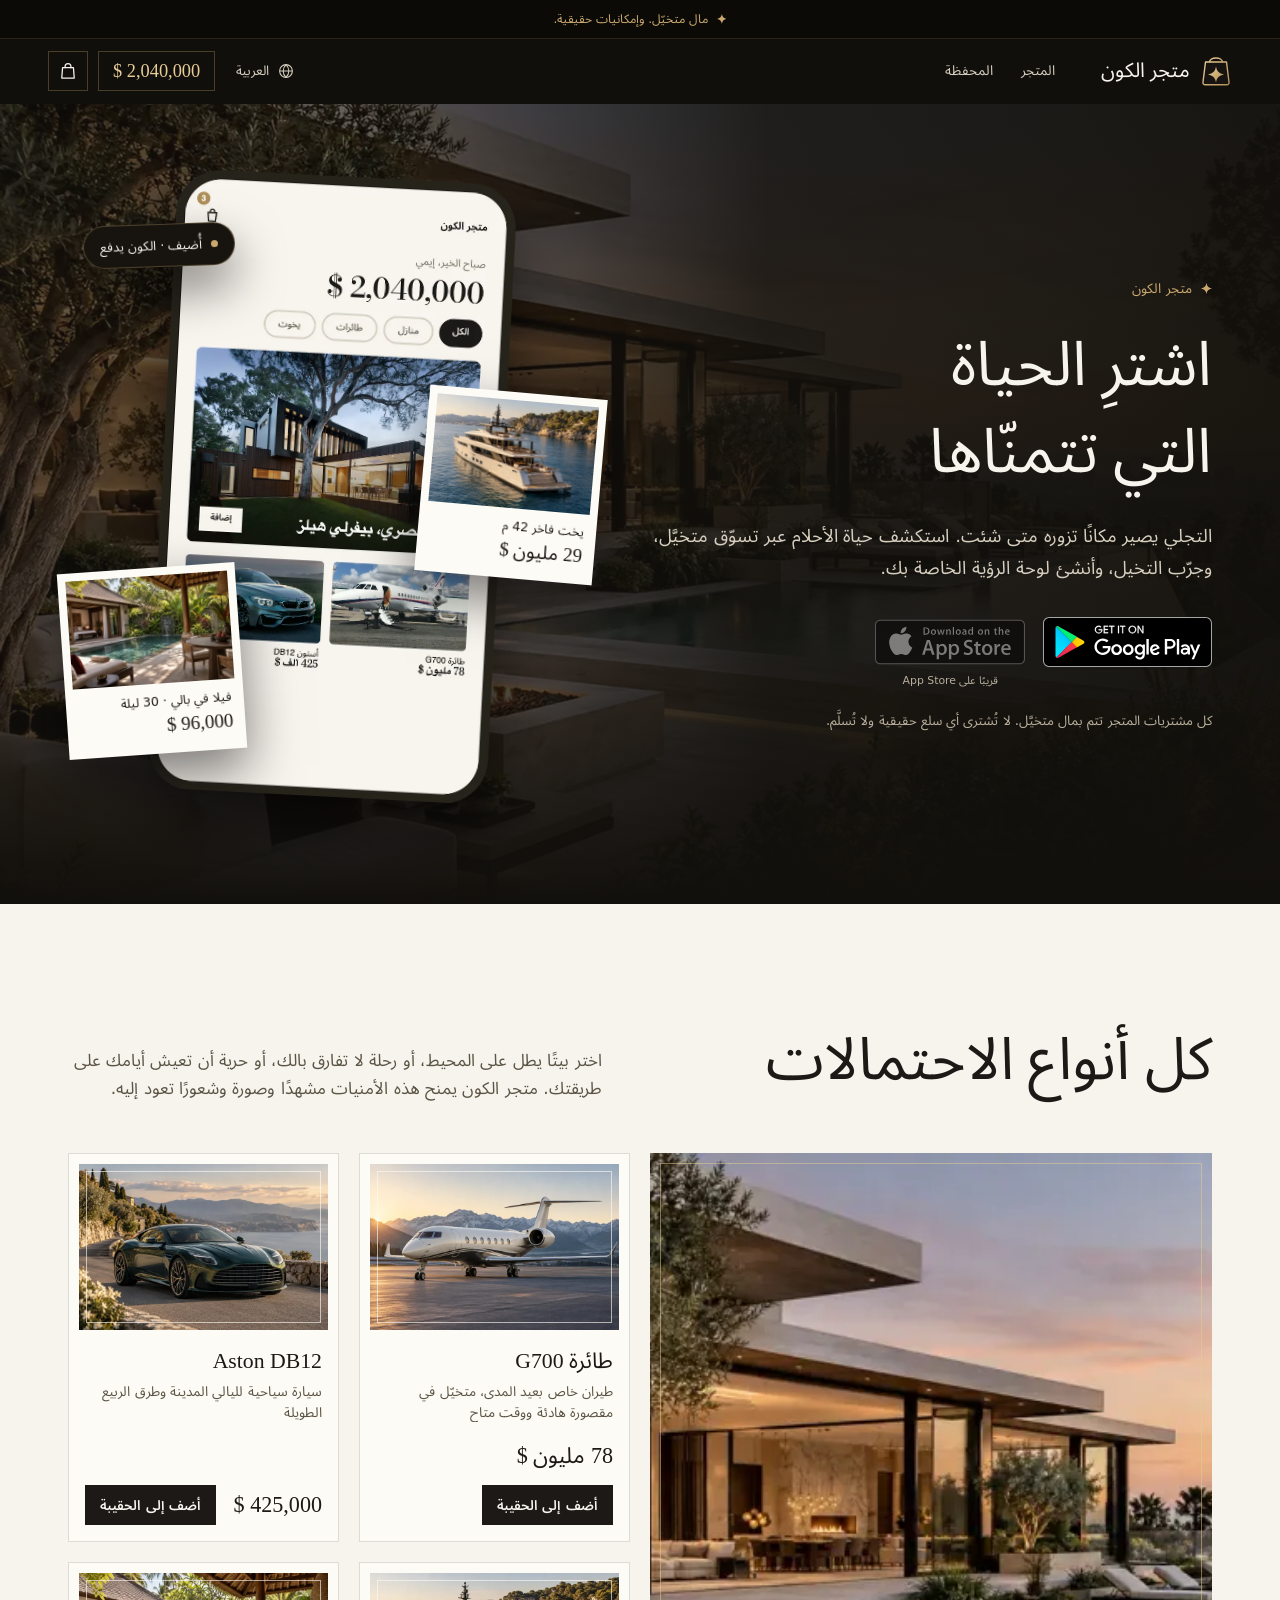
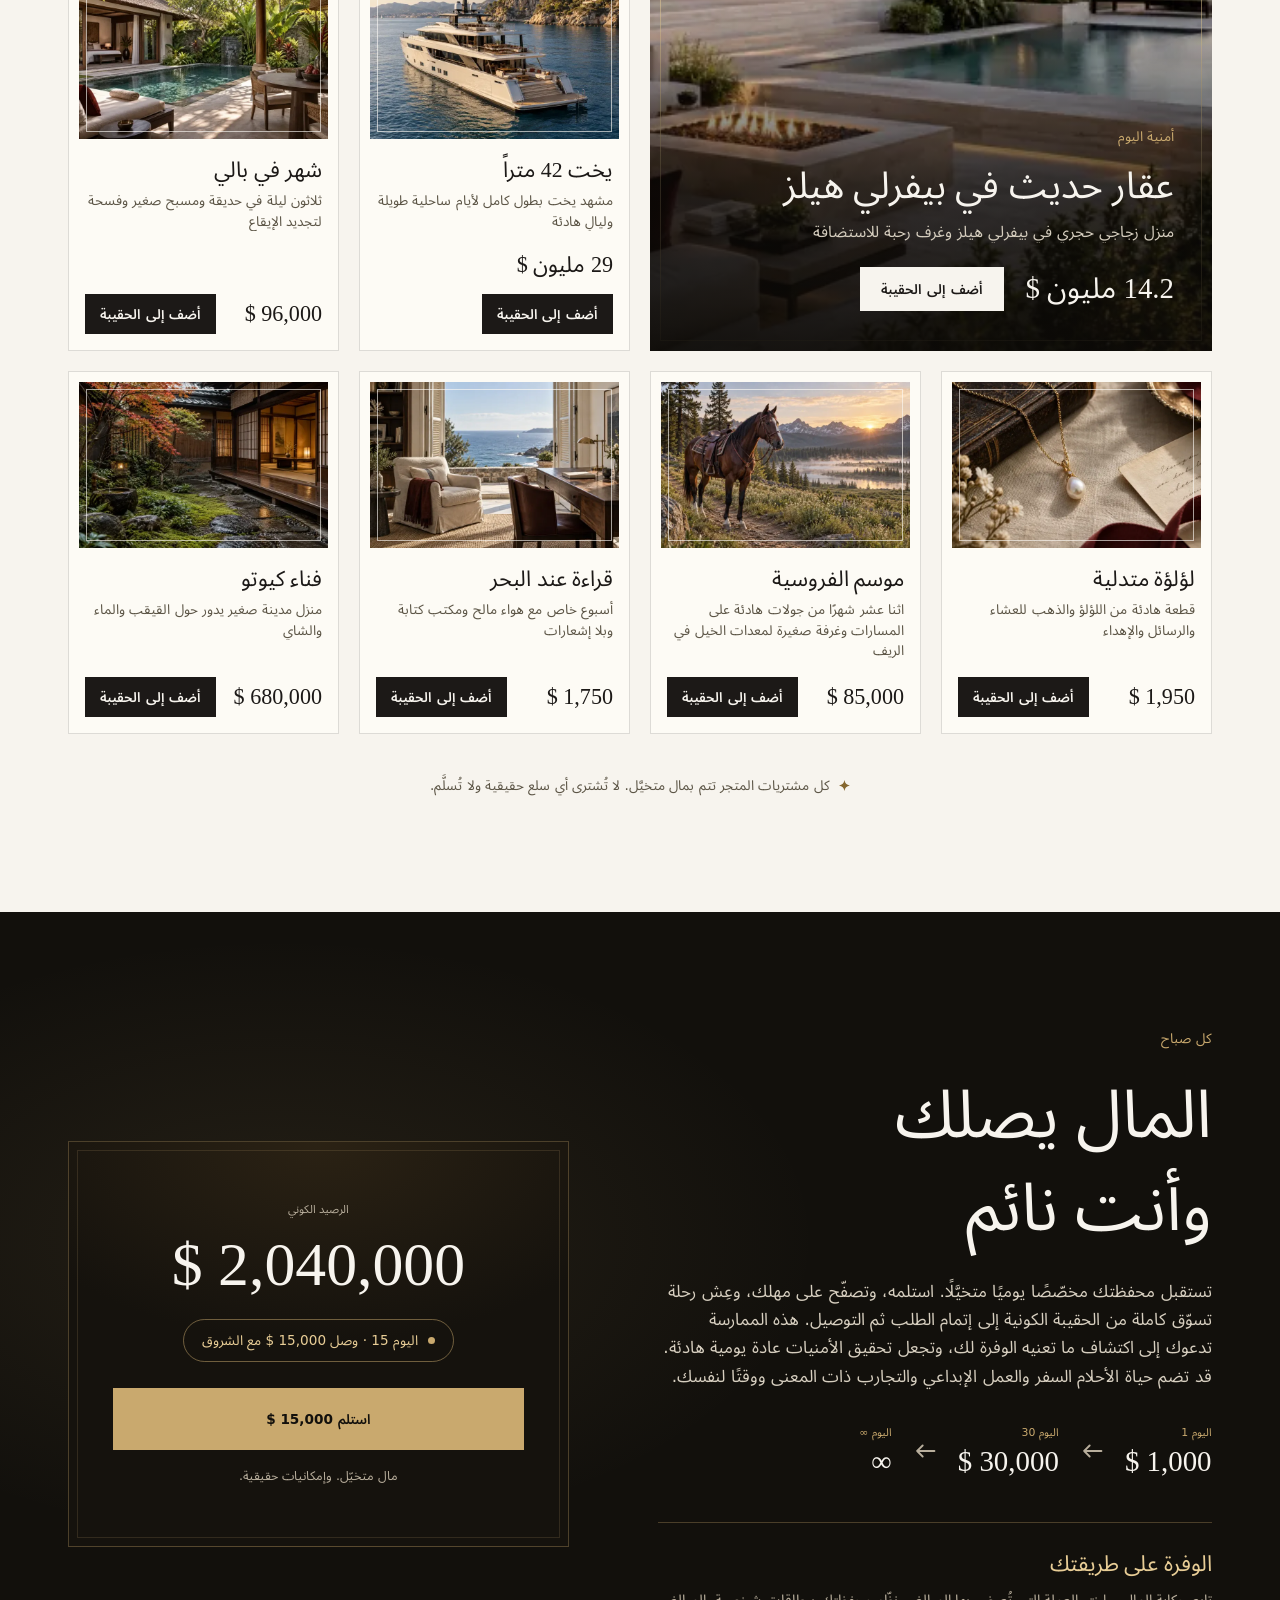
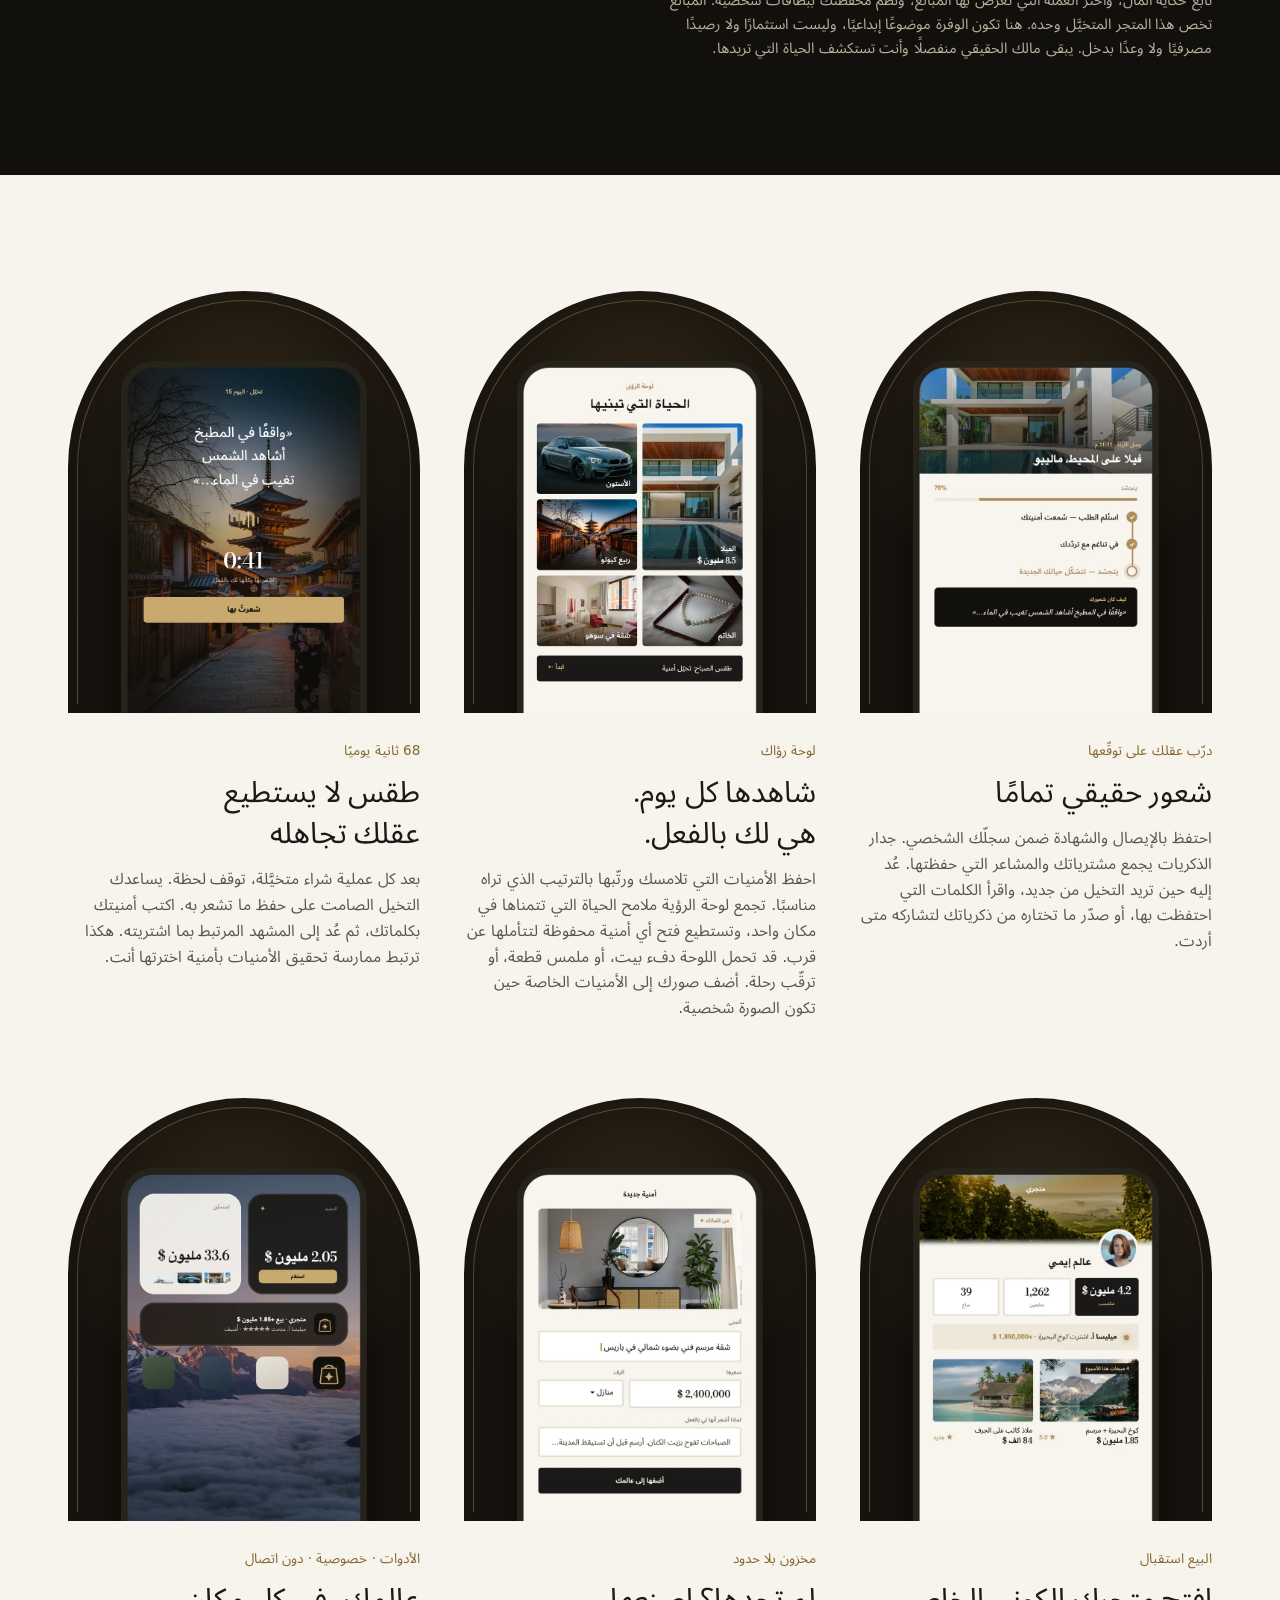
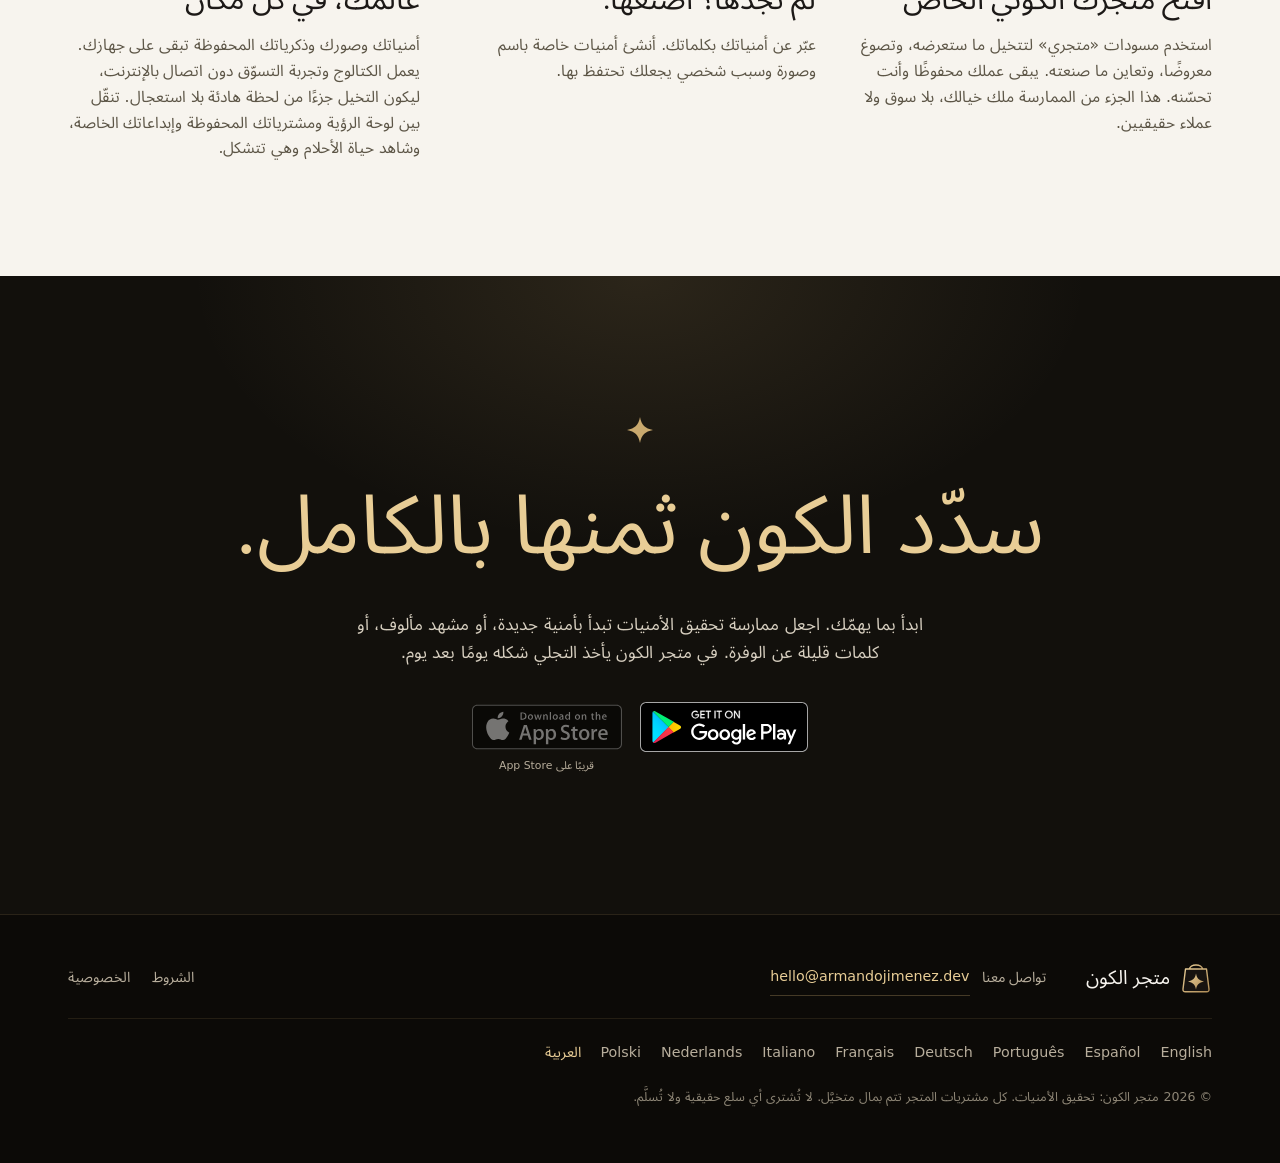
==== ar/index.html @ 922a2279 "Universe Shop landing page: nine languages, built from the app repo's store-release/landing Co-Autho" ====
<!doctype html>
<html lang="ar" dir="rtl" data-track="none" data-app-slug="universe-shop" data-langs="en,es,pt-BR,de,fr,it,nl,pl,ar">
<head>
  <meta charset="utf-8">
  <meta name="viewport" content="width=device-width, initial-scale=1">
  <title>متجر الكون: تحقيق الأمنيات</title>
  <meta name="description" content="التجلي يصير مكانًا تزوره متى شئت. استكشف حياة الأحلام عبر تسوّق متخيَّل، وجرّب التخيل، وأنشئ لوحة الرؤية الخاصة بك.">
  <link rel="canonical" href="https://armandojimenez.dev/universe-shop/ar/">
  <link rel="alternate" hreflang="en" href="https://armandojimenez.dev/universe-shop/">
  <link rel="alternate" hreflang="es" href="https://armandojimenez.dev/universe-shop/es/">
  <link rel="alternate" hreflang="pt-BR" href="https://armandojimenez.dev/universe-shop/pt-br/">
  <link rel="alternate" hreflang="de" href="https://armandojimenez.dev/universe-shop/de/">
  <link rel="alternate" hreflang="fr" href="https://armandojimenez.dev/universe-shop/fr/">
  <link rel="alternate" hreflang="it" href="https://armandojimenez.dev/universe-shop/it/">
  <link rel="alternate" hreflang="nl" href="https://armandojimenez.dev/universe-shop/nl/">
  <link rel="alternate" hreflang="pl" href="https://armandojimenez.dev/universe-shop/pl/">
  <link rel="alternate" hreflang="ar" href="https://armandojimenez.dev/universe-shop/ar/">
  <link rel="alternate" hreflang="x-default" href="https://armandojimenez.dev/universe-shop/">
  <meta property="og:type" content="website">
  <meta property="og:site_name" content="متجر الكون">
  <meta property="og:title" content="متجر الكون: تحقيق الأمنيات">
  <meta property="og:description" content="تحقيق الأمنيات عبر التخيل: تسوّق حياة أحلامك بمال متخيَّل في متجر الكون.">
  <meta property="og:url" content="https://armandojimenez.dev/universe-shop/ar/">
  <meta property="og:locale" content="ar_SA">
  <meta property="og:image" content="https://armandojimenez.dev/universe-shop/assets/og/ar.jpg">
  <meta property="og:image:type" content="image/jpeg">
  <meta property="og:image:width" content="1024">
  <meta property="og:image:height" content="500">
  <meta property="og:image:alt" content="اشترِ الحياة التي تتمنّاها">
  <meta name="twitter:card" content="summary_large_image">
  <meta name="twitter:title" content="متجر الكون: تحقيق الأمنيات">
  <meta name="twitter:description" content="تحقيق الأمنيات عبر التخيل: تسوّق حياة أحلامك بمال متخيَّل في متجر الكون.">
  <meta name="twitter:image" content="https://armandojimenez.dev/universe-shop/assets/og/ar.jpg">
  <meta name="theme-color" content="#12100C">
  <link rel="icon" href="../assets/favicon.svg" type="image/svg+xml">
  <link rel="icon" href="../assets/favicon.png" sizes="48x48" type="image/png">
  <link rel="apple-touch-icon" href="../assets/apple-touch-icon.png">
  <link rel="preload" href="../assets/fonts/BodoniModa.woff2" as="font" type="font/woff2" crossorigin>
  <link rel="preload" href="../assets/fonts/Sora.woff2" as="font" type="font/woff2" crossorigin>
  <link rel="preload" href="../assets/fonts/NotoSansArabic-400.woff2" as="font" type="font/woff2" crossorigin>
  <link rel="preload" as="image" href="../assets/hero.webp" imagesrcset="../assets/hero-800.webp 800w, ../assets/hero.webp 1600w" imagesizes="100vw" fetchpriority="high">
  <link rel="stylesheet" href="../style.css?v=ee47885c96">
  <script type="application/ld+json">
{
  "@context": "https://schema.org",
  "@type": "MobileApplication",
  "name": "متجر الكون: تحقيق الأمنيات",
  "alternateName": "متجر الكون",
  "description": "التجلي يصير مكانًا تزوره متى شئت. استكشف حياة الأحلام عبر تسوّق متخيَّل، وجرّب التخيل، وأنشئ لوحة الرؤية الخاصة بك.",
  "url": "https://armandojimenez.dev/universe-shop/ar/",
  "inLanguage": "ar",
  "applicationCategory": "LifestyleApplication",
  "operatingSystem": "Android",
  "image": "https://armandojimenez.dev/universe-shop/assets/og/ar.jpg",
  "downloadUrl": "https://play.google.com/store/apps/details?id=dev.armandojimenez.universeshop",
  "offers": {
    "@type": "Offer",
    "price": "0",
    "priceCurrency": "USD"
  }
}
  </script>
  <script>document.documentElement.classList.add('js');</script>
</head>
<body>
<a class="skip" href="#main">انتقل إلى المحتوى</a>
<p class="announce"><svg class="spark" viewBox="16 21.5 16 16" aria-hidden="true"><path d="M24 21.5C24.9 26.4 27.1 28.6 32 29.5 27.1 30.4 24.9 32.6 24 37.5 23.1 32.6 20.9 30.4 16 29.5 20.9 28.6 23.1 26.4 24 21.5Z"/></svg><span>مال متخيّل. وإمكانيات حقيقية.</span></p>
<header class="nav" data-nav>
  <a class="brand" href="#top" aria-label="متجر الكون"><svg class="mark" viewBox="8 10 32 32" aria-hidden="true"><defs><linearGradient id="mk" x1="0" y1="0" x2="1" y2="1"><stop offset="0" stop-color="#E8CD96"/><stop offset="1" stop-color="#B08D57"/></linearGradient></defs><path d="M17.5 17.5C17.5 11.5 30.5 11.5 30.5 17.5" fill="none" stroke="url(#mk)" stroke-width="1.6" stroke-linecap="round"/><path d="M13.5 17L34.5 17 37 37.2Q37.3 39.8 34.6 39.8L13.4 39.8Q10.7 39.8 11 37.2Z" fill="#171310" stroke="url(#mk)" stroke-width="1.4" stroke-linejoin="round"/><path d="M24 21.5C24.9 26.4 27.1 28.6 32 29.5 27.1 30.4 24.9 32.6 24 37.5 23.1 32.6 20.9 30.4 16 29.5 20.9 28.6 23.1 26.4 24 21.5Z" fill="url(#mk)"/></svg><span class="brand__name">متجر الكون</span></a>
  <nav class="nav__links">
    <a href="#shop">المتجر</a>
    <a href="#wallet">المحفظة</a>
  </nav>
  <div class="nav__tools">
    <details class="lang">
      <summary aria-label="اللغة: العربية"><svg viewBox="0 0 24 24" aria-hidden="true" fill="none" stroke="currentColor" stroke-width="1.4"><circle cx="12" cy="12" r="8.5"/><path d="M3.5 12h17M12 3.5c2.6 2.6 3.8 5.400 3.800 8.500s-1.200 5.900-3.800 8.500c-2.600-2.600-3.800-5.400-3.800-8.500s1.200-5.900 3.800-8.500z"/></svg><span>العربية</span></summary>
      <div class="lang__menu">
        <a href="../" hreflang="en" lang="en">English</a>
        <a href="../es/" hreflang="es" lang="es">Español</a>
        <a href="../pt-br/" hreflang="pt-BR" lang="pt-BR">Português</a>
        <a href="../de/" hreflang="de" lang="de">Deutsch</a>
        <a href="../fr/" hreflang="fr" lang="fr">Français</a>
        <a href="../it/" hreflang="it" lang="it">Italiano</a>
        <a href="../nl/" hreflang="nl" lang="nl">Nederlands</a>
        <a href="../pl/" hreflang="pl" lang="pl">Polski</a>
        <a href="../ar/" hreflang="ar" lang="ar" aria-current="page">العربية</a>
      </div>
    </details>
    <a class="chip" href="#wallet" aria-label="رصيد الكون: ⁨‏2,040,000 $⁩"><bdi data-balance>⁨‏2,040,000 $⁩</bdi></a>
    <button class="bagbtn" type="button" data-bag-open aria-label="حقيبتك"><svg viewBox="0 0 24 24" aria-hidden="true" fill="none" stroke="currentColor" stroke-width="1.5" stroke-linecap="round" stroke-linejoin="round"><path d="M8.5 8V6.5a3.5 3.5 0 0 1 7 0V8"/><path d="M5.5 8h13l1 12.5h-15z"/></svg><span class="bagbtn__count" data-bag-count hidden></span></button>
  </div>
</header>
<main id="main">
  <section class="hero" id="top">
    <img class="hero__bg" src="../assets/hero.webp" srcset="../assets/hero-800.webp 800w, ../assets/hero.webp 1600w" sizes="100vw" alt="" width="1600" height="1067" fetchpriority="high">
    <div class="hero__in wrap">
      <div class="hero__copy">
        <p class="kicker"><svg class="spark" viewBox="16 21.5 16 16" aria-hidden="true"><path d="M24 21.5C24.9 26.4 27.1 28.6 32 29.5 27.1 30.4 24.9 32.6 24 37.5 23.1 32.6 20.9 30.4 16 29.5 20.9 28.6 23.1 26.4 24 21.5Z"/></svg>متجر الكون</p>
        <h1 style="--fit:1.000">اشترِ الحياة<br>التي تتمنّاها</h1>
        <p class="lede">التجلي يصير مكانًا تزوره متى شئت. استكشف حياة الأحلام عبر تسوّق متخيَّل، وجرّب التخيل، وأنشئ لوحة الرؤية الخاصة بك.</p>
      </div>
      <div class="hero__stage">
        <span class="device"><img class="phone" src="../assets/screens/ar/buy.webp" width="660" height="1203" alt="متجر الكون: المتجر" decoding="async"></span>
        <div class="pop pop--a" aria-hidden="true"><img src="../assets/shop/us-water-001.webp" width="720" height="480" alt="" decoding="async" fetchpriority="low"><span class="pop__name">يخت فاخر 42 م</span><bdi class="pop__price">⁨29&nbsp;مليون&nbsp;$⁩</bdi></div>
        <div class="pop pop--b" aria-hidden="true"><img src="../assets/shop/us-voyage-004.webp" width="720" height="480" alt="" decoding="async" fetchpriority="low"><span class="pop__name">فيلا في بالي · 30 ليلة</span><bdi class="pop__price">⁨‏96,000&nbsp;$⁩</bdi></div>
        <p class="pop pop--c" aria-hidden="true"><i></i>أُضيف · الكون يدفع</p>
      </div>
      <div class="hero__get">
        <div class="badges"><a class="store-badge" data-store="google" href="https://play.google.com/store/apps/details?id=dev.armandojimenez.universeshop" target="_blank" rel="noopener"><img src="../assets/google-play-badge.svg" alt="احصل عليه من Google Play" width="168" height="50"></a><span class="store-badge store-badge--soon" data-store="apple" aria-disabled="true"><img src="../assets/app-store-badge.svg" alt="قريبًا على App Store" width="150" height="50"><span class="store-badge__soon-label">قريبًا على App Store</span></span></div>
        <p class="fine">كل مشتريات المتجر تتم بمال متخيَّل. لا تُشترى أي سلع حقيقية ولا تُسلَّم.</p>
      </div>
    </div>
  </section>
  <section class="shelf" id="shop">
    <div class="wrap">
      <header class="shelf__head">
        <h2>كل أنواع الاحتمالات</h2>
        <p>اختر بيتًا يطل على المحيط، أو رحلة لا تفارق بالك، أو حرية أن تعيش أيامك على طريقتك. متجر الكون يمنح هذه الأمنيات مشهدًا وصورة وشعورًا تعود إليه.</p>
      </header>
      <div class="shelf__grid">
      <article class="piece piece--lead" data-id="us-home-002">
        <div class="piece__art"><img src="../assets/shop/us-home-002.webp" width="720" height="480" alt="صورة تحريرية فاخرة لعقار حديث في بيفرلي هيلز بجدران زجاجية وحجر فاتح وفناء منسق وضوء الغسق، بلا أشخاص يمكن التعرف عليهم." loading="lazy" decoding="async"></div>
        <div class="piece__over">
          <p class="kicker">أمنية اليوم</p>
          <h3>عقار حديث في بيفرلي هيلز</h3>
          <p class="piece__sub">منزل زجاجي حجري في بيفرلي هيلز وغرف رحبة للاستضافة</p>
          <div class="piece__row"><bdi class="price">⁨14.2 مليون $⁩</bdi><button class="add" type="button" data-add="us-home-002">أضف إلى الحقيبة</button></div>
        </div>
      </article>
      <article class="piece" data-id="us-air-001">
        <div class="piece__art"><img src="../assets/shop/us-air-001.webp" width="720" height="480" alt="طائرة خاصة طويلة بيضاء وكحلية بعشر نوافذ بيضاوية ومحركات خلفية وأجنحة مائلة على مدرج ألبيني عند الشروق." loading="lazy" decoding="async"></div>
        <h3>طائرة G700</h3>
        <p class="piece__sub">طيران خاص بعيد المدى، متخيّل في مقصورة هادئة ووقت متاح</p>
        <div class="piece__row"><bdi class="price">⁨78 مليون $⁩</bdi><button class="add" type="button" data-add="us-air-001">أضف إلى الحقيبة</button></div>
      </article>
      <article class="piece" data-id="us-car-003">
        <div class="piece__art"><img src="../assets/shop/us-car-003.webp" width="720" height="480" alt="صورة تحريرية واقعية لسيارة Aston Martin DB12 سياحية على طريق ربيعي، بمنظور أمامي ثلاثي الأرباع، بلا أشخاص أو شارات مخترعة." loading="lazy" decoding="async"></div>
        <h3>Aston DB12</h3>
        <p class="piece__sub">سيارة سياحية لليالي المدينة وطرق الربيع الطويلة</p>
        <div class="piece__row"><bdi class="price">⁨‏425,000 $⁩</bdi><button class="add" type="button" data-add="us-car-003">أضف إلى الحقيبة</button></div>
      </article>
      <article class="piece" data-id="us-water-001">
        <div class="piece__art"><img src="../assets/shop/us-water-001.webp" width="720" height="480" alt="يخت فاخر بطول 42 متراً في مرسى متوسطي هادئ مع سطح مؤخرة مظلل؛ صورة تحريرية واقعية بلا أشخاص." loading="lazy" decoding="async"></div>
        <h3>يخت 42 متراً</h3>
        <p class="piece__sub">مشهد يخت بطول كامل لأيام ساحلية طويلة وليالٍ هادئة</p>
        <div class="piece__row"><bdi class="price">⁨29 مليون $⁩</bdi><button class="add" type="button" data-add="us-water-001">أضف إلى الحقيبة</button></div>
      </article>
      <article class="piece" data-id="us-voyage-004">
        <div class="piece__art"><img src="../assets/shop/us-voyage-004.webp" width="720" height="480" alt="فيلا حديقة غنّاء في بالي مع مسبح صغير ونباتات استوائية وطاولة مظللة." loading="lazy" decoding="async"></div>
        <h3>شهر في بالي</h3>
        <p class="piece__sub">ثلاثون ليلة في حديقة ومسبح صغير وفسحة لتجديد الإيقاع</p>
        <div class="piece__row"><bdi class="price">⁨‏96,000 $⁩</bdi><button class="add" type="button" data-add="us-voyage-004">أضف إلى الحقيبة</button></div>
      </article>
      <article class="piece" data-id="us-jewel-004">
        <div class="piece__art"><img src="../assets/shop/us-jewel-004.webp" width="720" height="480" alt="لقطة هادئة قريبة لقطرة لؤلؤ واحدة في إطار ذهبي رفيع على كتان بجوار رسالة بخط اليد، دون علامة أو تصنيف." loading="lazy" decoding="async"></div>
        <h3>لؤلؤة متدلية</h3>
        <p class="piece__sub">قطعة هادئة من اللؤلؤ والذهب للعشاء والرسائل والإهداء</p>
        <div class="piece__row"><bdi class="price">⁨‏1,950 $⁩</bdi><button class="add" type="button" data-add="us-jewel-004">أضف إلى الحقيبة</button></div>
      </article>
      <article class="piece" data-id="us-art-004">
        <div class="piece__art"><img src="../assets/shop/us-art-004.webp" width="720" height="480" alt="مسار للفروسية عند الفجر بمحاذاة مرج وأشجار صنوبر، مع حصان هادئ ومعدات جلدية وضباب ناعم؛ بأسلوب تحريري توثيقي دون هوية راكب أو علامات تجارية." loading="lazy" decoding="async"></div>
        <h3>موسم الفروسية</h3>
        <p class="piece__sub">اثنا عشر شهرًا من جولات هادئة على المسارات وغرفة صغيرة لمعدات الخيل في الريف</p>
        <div class="piece__row"><bdi class="price">⁨‏85,000 $⁩</bdi><button class="add" type="button" data-add="us-art-004">أضف إلى الحقيبة</button></div>
      </article>
      <article class="piece" data-id="us-wellness-003">
        <div class="piece__art"><img src="../assets/shop/us-wellness-003.webp" width="720" height="480" alt="غرفة قراءة بسيطة تطل على المحيط فيها نوافذ مفتوحة وكرسي كتان ومكتب وكتاب واحد وأفق واضح." loading="lazy" decoding="async"></div>
        <h3>قراءة عند البحر</h3>
        <p class="piece__sub">أسبوع خاص مع هواء مالح ومكتب كتابة وبلا إشعارات</p>
        <div class="piece__row"><bdi class="price">⁨‏1,750 $⁩</bdi><button class="add" type="button" data-add="us-wellness-003">أضف إلى الحقيبة</button></div>
      </article>
      <article class="piece" data-id="us-home-006">
        <div class="piece__art"><img src="../assets/shop/us-home-006.webp" width="720" height="480" alt="صورة هادئة لمنزل فناء في كيوتو بحواجز خشبية وطحلب وقيقب وحجر داكن بالمطر وتوهج داخلي دافئ، بلا أشخاص." loading="lazy" decoding="async"></div>
        <h3>فناء كيوتو</h3>
        <p class="piece__sub">منزل مدينة صغير يدور حول القيقب والماء والشاي</p>
        <div class="piece__row"><bdi class="price">⁨‏680,000 $⁩</bdi><button class="add" type="button" data-add="us-home-006">أضف إلى الحقيبة</button></div>
      </article>
      </div>
      <p class="shelf__note"><svg class="spark" viewBox="16 21.5 16 16" aria-hidden="true"><path d="M24 21.5C24.9 26.4 27.1 28.6 32 29.5 27.1 30.4 24.9 32.6 24 37.5 23.1 32.6 20.9 30.4 16 29.5 20.9 28.6 23.1 26.4 24 21.5Z"/></svg><span>كل مشتريات المتجر تتم بمال متخيَّل. لا تُشترى أي سلع حقيقية ولا تُسلَّم.</span></p>
    </div>
  </section>
  <section class="wallet" id="wallet">
    <div class="wrap wallet__in">
      <div class="wallet__copy">
        <p class="kicker">كل صباح</p>
        <h2 style="--fit:1.000">المال يصلك<br>وأنت نائم</h2>
        <p>تستقبل محفظتك مخصّصًا يوميًا متخيَّلًا. استلمه، وتصفّح على مهلك، وعِش رحلة تسوّق كاملة من الحقيبة الكونية إلى إتمام الطلب ثم التوصيل. هذه الممارسة تدعوك إلى اكتشاف ما تعنيه الوفرة لك، وتجعل تحقيق الأمنيات عادة يومية هادئة. قد تضم حياة الأحلام السفر والعمل الإبداعي والتجارب ذات المعنى ووقتًا لنفسك.</p>
        <ol class="steps"><li><span>اليوم 1</span><bdi>⁨‏1,000&nbsp;$⁩</bdi></li><li class="steps__to"><svg class="arrow" viewBox="0 0 14 10" aria-hidden="true" fill="none" stroke="currentColor" stroke-width="1.2" stroke-linecap="round" stroke-linejoin="round"><path d="M1 5h11M8.500 1.500 12 5 8.500 8.500"/></svg></li><li><span>اليوم 30</span><bdi>⁨‏30,000&nbsp;$⁩</bdi></li><li class="steps__to"><svg class="arrow" viewBox="0 0 14 10" aria-hidden="true" fill="none" stroke="currentColor" stroke-width="1.2" stroke-linecap="round" stroke-linejoin="round"><path d="M1 5h11M8.500 1.500 12 5 8.500 8.500"/></svg></li><li><span>اليوم ∞</span><bdi>∞</bdi></li></ol>
      </div>
      <div class="till">
        <p class="till__label">الرصيد الكوني</p>
        <p class="till__amount"><bdi data-balance>⁨‏2,040,000 $⁩</bdi></p>
        <p class="till__note" data-claim-note aria-live="polite"><i></i><span>اليوم 15 · وصل ⁨‏15,000&nbsp;$⁩ مع الشروق</span></p>
        <button class="till__claim" type="button" data-claim>استلم ⁨‏15,000 $⁩</button>
        <p class="till__sim">مال متخيّل. وإمكانيات حقيقية.</p>
      </div>
      <aside class="wallet__terms">
        <h3>الوفرة على طريقتك</h3>
        <p>تابع حكاية المال، واختر العملة التي تُعرض بها المبالغ، ونظّم محفظتك ببطاقات شخصية. المبالغ تخص هذا المتجر المتخيَّل وحده. هنا تكون الوفرة موضوعًا إبداعيًا، وليست استثمارًا ولا رصيدًا مصرفيًا ولا وعدًا بدخل. يبقى مالك الحقيقي منفصلًا وأنت تستكشف الحياة التي تريدها.</p>
      </aside>
    </div>
  </section>
  <section class="windows" id="app">
    <div class="wrap windows__grid">
      <article class="window">
        <div class="window__niche"><span class="device"><img class="phone" src="../assets/screens/ar/real.webp" width="660" height="1188" alt="متجر الكون: مقتنياتك" loading="lazy" decoding="async"></span></div>
        <p class="kicker">درّب عقلك على توقّعها</p>
        <h2>شعور حقيقي تمامًا</h2>
        <p>احتفظ بالإيصال والشهادة ضمن سجلّك الشخصي. جدار الذكريات يجمع مشترياتك والمشاعر التي حفظتها. عُد إليه حين تريد التخيل من جديد، واقرأ الكلمات التي احتفظت بها، أو صدّر ما تختاره من ذكرياتك لتشاركه متى أردت.</p>
      </article>
      <article class="window">
        <div class="window__niche"><span class="device"><img class="phone" src="../assets/screens/ar/board.webp" width="660" height="1203" alt="متجر الكون: لوحة الرؤى" loading="lazy" decoding="async"></span></div>
        <p class="kicker">لوحة رؤاك</p>
        <h2>شاهدها كل يوم. هي لك بالفعل.</h2>
        <p>احفظ الأمنيات التي تلامسك ورتّبها بالترتيب الذي تراه مناسبًا. تجمع لوحة الرؤية ملامح الحياة التي تتمناها في مكان واحد، وتستطيع فتح أي أمنية محفوظة لتتأملها عن قرب. قد تحمل اللوحة دفء بيت، أو ملمس قطعة، أو ترقّب رحلة. أضف صورك إلى الأمنيات الخاصة حين تكون الصورة شخصية.</p>
      </article>
      <article class="window">
        <div class="window__niche"><span class="device"><img class="phone" src="../assets/screens/ar/ritual.webp" width="660" height="1125" alt="متجر الكون: عِش الشعور كأنه حقيقي" loading="lazy" decoding="async"></span></div>
        <p class="kicker">68 ثانية يوميًا</p>
        <h2>طقس لا يستطيع عقلك تجاهله</h2>
        <p>بعد كل عملية شراء متخيَّلة، توقف لحظة. يساعدك التخيل الصامت على حفظ ما تشعر به. اكتب أمنيتك بكلماتك، ثم عُد إلى المشهد المرتبط بما اشتريته. هكذا ترتبط ممارسة تحقيق الأمنيات بأمنية اخترتها أنت.</p>
      </article>
      <article class="window">
        <div class="window__niche"><span class="device"><img class="phone" src="../assets/screens/ar/store.webp" width="660" height="1172" alt="متجر الكون: متجري" loading="lazy" decoding="async"></span></div>
        <p class="kicker">البيع استقبال</p>
        <h2>افتح متجرك الكوني الخاص</h2>
        <p>استخدم مسودات «متجري» لتتخيل ما ستعرضه، وتصوغ معروضًا، وتعاين ما صنعته. يبقى عملك محفوظًا وأنت تحسّنه. هذا الجزء من الممارسة ملك خيالك، بلا سوق ولا عملاء حقيقيين.</p>
      </article>
      <article class="window">
        <div class="window__niche"><span class="device"><img class="phone" src="../assets/screens/ar/create.webp" width="660" height="1172" alt="متجر الكون: أمنية جديدة" loading="lazy" decoding="async"></span></div>
        <p class="kicker">مخزون بلا حدود</p>
        <h2>لم تجدها؟ اصنعها.</h2>
        <p>عبّر عن أمنياتك بكلماتك. أنشئ أمنيات خاصة باسم وصورة وسبب شخصي يجعلك تحتفظ بها.</p>
      </article>
      <article class="window">
        <div class="window__niche"><span class="device"><img class="phone" src="../assets/screens/ar/everywhere.webp" width="660" height="1203" alt="متجر الكون: عالمك، بنظرة واحدة" loading="lazy" decoding="async"></span></div>
        <p class="kicker">الأدوات · خصوصية · دون اتصال</p>
        <h2>عالمك، في كل مكان</h2>
        <p>أمنياتك وصورك وذكرياتك المحفوظة تبقى على جهازك. يعمل الكتالوج وتجربة التسوّق دون اتصال بالإنترنت، ليكون التخيل جزءًا من لحظة هادئة بلا استعجال. تنقّل بين لوحة الرؤية ومشترياتك المحفوظة وإبداعاتك الخاصة، وشاهد حياة الأحلام وهي تتشكل.</p>
      </article>
    </div>
  </section>
  <section class="closing" id="get">
    <div class="wrap">
      <svg class="spark" viewBox="16 21.5 16 16" aria-hidden="true"><path d="M24 21.5C24.9 26.4 27.1 28.6 32 29.5 27.1 30.4 24.9 32.6 24 37.5 23.1 32.6 20.9 30.4 16 29.5 20.9 28.6 23.1 26.4 24 21.5Z"/></svg>
      <h2>سدّد الكون ثمنها بالكامل.</h2>
      <p>ابدأ بما يهمّك. اجعل ممارسة تحقيق الأمنيات تبدأ بأمنية جديدة، أو مشهد مألوف، أو كلمات قليلة عن الوفرة. في متجر الكون يأخذ التجلي شكله يومًا بعد يوم.</p>
      <div class="badges"><a class="store-badge" data-store="google" href="https://play.google.com/store/apps/details?id=dev.armandojimenez.universeshop" target="_blank" rel="noopener"><img src="../assets/google-play-badge.svg" alt="احصل عليه من Google Play" width="168" height="50"></a><span class="store-badge store-badge--soon" data-store="apple" aria-disabled="true"><img src="../assets/app-store-badge.svg" alt="قريبًا على App Store" width="150" height="50"><span class="store-badge__soon-label">قريبًا على App Store</span></span></div>
    </div>
  </section>
</main>
<footer class="foot">
  <div class="wrap foot__in">
    <div class="foot__brand"><svg class="mark" viewBox="8 10 32 32" aria-hidden="true"><defs><linearGradient id="mk" x1="0" y1="0" x2="1" y2="1"><stop offset="0" stop-color="#E8CD96"/><stop offset="1" stop-color="#B08D57"/></linearGradient></defs><path d="M17.5 17.5C17.5 11.5 30.5 11.5 30.5 17.5" fill="none" stroke="url(#mk)" stroke-width="1.6" stroke-linecap="round"/><path d="M13.5 17L34.5 17 37 37.2Q37.3 39.8 34.6 39.8L13.4 39.8Q10.7 39.8 11 37.2Z" fill="#171310" stroke="url(#mk)" stroke-width="1.4" stroke-linejoin="round"/><path d="M24 21.5C24.9 26.4 27.1 28.6 32 29.5 27.1 30.4 24.9 32.6 24 37.5 23.1 32.6 20.9 30.4 16 29.5 20.9 28.6 23.1 26.4 24 21.5Z" fill="url(#mk)"/></svg><span>متجر الكون</span></div>
    <div class="foot__contact">
      <span>تواصل معنا</span>
      <button type="button" data-copy-email="hello@armandojimenez.dev" aria-label="انسخ عنوان البريد: hello@armandojimenez.dev">hello@armandojimenez.dev</button>
    </div>
    <nav class="foot__links">
      <a href="https://armandojimenez.dev/apps/universe-shop/terms.html?lang=ar">الشروط</a>
      <a href="https://armandojimenez.dev/apps/universe-shop/privacy-policy.html?lang=ar">الخصوصية</a>
    </nav>
    <nav class="foot__langs" aria-label="اللغة">
      <a href="../" hreflang="en" lang="en">English</a>
      <a href="../es/" hreflang="es" lang="es">Español</a>
      <a href="../pt-br/" hreflang="pt-BR" lang="pt-BR">Português</a>
      <a href="../de/" hreflang="de" lang="de">Deutsch</a>
      <a href="../fr/" hreflang="fr" lang="fr">Français</a>
      <a href="../it/" hreflang="it" lang="it">Italiano</a>
      <a href="../nl/" hreflang="nl" lang="nl">Nederlands</a>
      <a href="../pl/" hreflang="pl" lang="pl">Polski</a>
      <a href="../ar/" hreflang="ar" lang="ar" aria-current="page">العربية</a>
    </nav>
    <p class="foot__legal">© 2026 متجر الكون: تحقيق الأمنيات. كل مشتريات المتجر تتم بمال متخيَّل. لا تُشترى أي سلع حقيقية ولا تُسلَّم.</p>
  </div>
</footer>
<dialog class="bag" id="bag" aria-labelledby="bag-title">
  <button class="bag__close" type="button" data-bag-close aria-label="إغلاق"><svg viewBox="0 0 24 24" aria-hidden="true" fill="none" stroke="currentColor" stroke-width="1.5" stroke-linecap="round"><path d="M6 6l12 12M18 6 6 18"/></svg></button>
  <div class="bag__view" data-view="bag">
    <h2 id="bag-title">حقيبتك</h2>
    <div class="bag__empty" data-empty>
      <p class="bag__emptytitle">لا شيء هنا بعد.</p>
      <p>ما الذي تتمناه؟ المخزون لا ينفد وكل شيء متاح.</p>
      <button class="btn" type="button" data-bag-start>ابدأ التمنّي</button>
    </div>
    <div data-full hidden>
      <ul class="bag__items" data-items></ul>
      <dl class="bag__sums">
        <div><dt>الإجمالي</dt><dd><bdi data-total></bdi></dd></div>
        <div><dt>رصيد الكون</dt><dd><bdi data-available></bdi></dd></div>
        <div data-provision-row hidden><dt>قدّمه الكون</dt><dd><bdi data-provision></bdi></dd></div>
      </dl>
      <p class="bag__help" data-provision-help hidden>يُغطّى العجز بمال متخيّل. لا يُخصم أي مبلغ حقيقي.</p>
      <button class="btn btn--gold" type="button" data-place></button>
      <p class="bag__fine">يتكفّل الكون به · لا حاجة إلى الإرجاع</p>
    </div>
  </div>
  <div class="bag__view" data-view="certificate" hidden>
    <p class="cert__placed"><svg class="spark" viewBox="16 21.5 16 16" aria-hidden="true"><path d="M24 21.5C24.9 26.4 27.1 28.6 32 29.5 27.1 30.4 24.9 32.6 24 37.5 23.1 32.6 20.9 30.4 16 29.5 20.9 28.6 23.1 26.4 24 21.5Z"/></svg>تم تأكيد الطلب</p>
    <div class="cert" tabindex="-1" data-cert>
      <p class="cert__heading">إثبات الملكية</p>
      <h2 class="cert__title">شهادة<br>الملكية</h2>
      <p>تشهد هذه الشهادة بأن</p>
      <p class="cert__owner">أنت</p>
      <p>أنت المالك الشرعي لـ</p>
      <p class="cert__items" data-cert-items></p>
      <p>في هذا المسار الزمني وكل المسارات الأخرى.</p>
      <p class="cert__date">تم الاستلام بصيغة الحاضر في <time data-cert-date></time></p>
      <p class="cert__seal"><svg class="mark" viewBox="8 10 32 32" aria-hidden="true"><defs><linearGradient id="mk" x1="0" y1="0" x2="1" y2="1"><stop offset="0" stop-color="#E8CD96"/><stop offset="1" stop-color="#B08D57"/></linearGradient></defs><path d="M17.5 17.5C17.5 11.5 30.5 11.5 30.5 17.5" fill="none" stroke="url(#mk)" stroke-width="1.6" stroke-linecap="round"/><path d="M13.5 17L34.5 17 37 37.2Q37.3 39.8 34.6 39.8L13.4 39.8Q10.7 39.8 11 37.2Z" fill="#171310" stroke="url(#mk)" stroke-width="1.4" stroke-linejoin="round"/><path d="M24 21.5C24.9 26.4 27.1 28.6 32 29.5 27.1 30.4 24.9 32.6 24 37.5 23.1 32.6 20.9 30.4 16 29.5 20.9 28.6 23.1 26.4 24 21.5Z" fill="url(#mk)"/></svg><span>مختومة</span></p>
    </div>
    <blockquote class="cert__say" data-cert-say></blockquote>
    <p class="cert__paid">سدّد الكون ثمنها بالكامل.</p>
    <div class="cert__get"><a class="store-badge" data-store="google" href="https://play.google.com/store/apps/details?id=dev.armandojimenez.universeshop" target="_blank" rel="noopener"><img src="../assets/google-play-badge.svg" alt="احصل عليه من Google Play" width="168" height="50"></a></div>
    <button class="btn btn--line" type="button" data-bag-start>مواصلة التسوق</button>
  </div>
</dialog>
<p class="toast" role="status" aria-live="polite" data-toast></p>
<div class="snackbar" role="status" aria-live="polite"></div>
<script>window.LANDING_STRINGS = {"copied":"نُسخ عنوان البريد."}; window.SHOP = {"lang":"ar","money":{"pre":"⁨‏","group":",","post":" $⁩"},"balance":2040000,"claim":{"day":15,"amount":15000},"items":{"us-home-002":{"title":"عقار حديث في بيفرلي هيلز","short":"عقار حديث","usd":14200000,"say":"يمنح منزلي كل لقاء مساحة للتنفس.","img":"../assets/shop/us-home-002.webp"},"us-air-001":{"title":"طائرة خاصة من طراز G700","short":"طائرة G700","usd":78000000,"say":"أقطع المسافات بهدوء ووضوح، ويبقى الوقت في متناول يدي.","img":"../assets/shop/us-air-001.webp"},"us-car-003":{"title":"Aston DB12","short":"Aston DB12","usd":425000,"say":"أجعل الطريق الأطول جزءًا من الوجهة.","img":"../assets/shop/us-car-003.webp"},"us-water-001":{"title":"يخت فاخر بطول 42 متراً","short":"يخت 42 متراً","usd":29000000,"say":"أتحرك مع الماء وأختار الأفق برفق.","img":"../assets/shop/us-water-001.webp"},"us-voyage-004":{"title":"فيلا بالي: ثلاثون ليلة","short":"شهر في بالي","usd":96000,"say":"أبني حياة تفسح المجال للتركيز والدهشة معاً.","img":"../assets/shop/us-voyage-004.webp"},"us-jewel-004":{"title":"قلادة لؤلؤ تتوارثها الأجيال","short":"لؤلؤة متدلية","usd":1950,"say":"أدع الأشياء الجميلة تنتقل بين أيدٍ محبة.","img":"../assets/shop/us-jewel-004.webp"},"us-art-004":{"title":"موسم الفروسية عند الفجر","short":"موسم الفروسية","usd":85000,"say":"أمضي في العالم بصبر وثقة، على إيقاع خطى الحصان الثابتة.","img":"../assets/shop/us-art-004.webp"},"us-wellness-003":{"title":"غرفة قراءة على البحر","short":"قراءة عند البحر","usd":1750,"say":"يمنحني البحر مجالاً للقراءة والتنفس والعودة إلى ذاتي.","img":"../assets/shop/us-wellness-003.webp"},"us-home-006":{"title":"منزل فناء في كيوتو","short":"فناء كيوتو","usd":680000,"say":"ألاحظ الجمال في إيقاع يوم عادي.","img":"../assets/shop/us-home-006.webp"}},"t":{"add":"أضف إلى الحقيبة","view":"عرض الحقيبة","added":"أُضيف · الكون يدفع","remove":"أزل {title}","place":"أكّد الطلب · {amount}","received":"استلمت {amount}. أصبح لك.","claimed":"اليوم 15 · تم الاستلام"}};</script>
<script src="../behavior.js?v=ee47885c96"></script>
<script src="../shop.js?v=ee47885c96" defer></script>
</body>
</html>
---- style.css ----
/* Universe Shop landing. A boutique at night: noir rooms, ivory shelves, gold keylines.
   The faces are the app's own (Bodoni Moda, Sora; Arabic is set in Noto Sans Arabic under
   both family names, as the app does). Layout uses logical properties throughout, so the
   Arabic page mirrors without a second stylesheet. */
@font-face { font-family: 'Bodoni Moda'; font-style: normal; font-weight: 400 900; font-display: swap; src: url(assets/fonts/BodoniModa.woff2) format('woff2'); }
@font-face { font-family: 'Bodoni Moda'; font-style: italic; font-weight: 400 900; font-display: swap; src: url(assets/fonts/BodoniModa-Italic.woff2) format('woff2'); }
@font-face { font-family: 'Sora'; font-style: normal; font-weight: 100 800; font-display: swap; src: url(assets/fonts/Sora.woff2) format('woff2'); }
@font-face { font-family: 'Bodoni Moda'; font-style: normal; font-weight: 100 900; font-display: swap; src: url(assets/fonts/NotoSansArabic-400.woff2) format('woff2'); unicode-range: U+0600-06FF, U+200C-200F; }
@font-face { font-family: 'Bodoni Moda'; font-style: italic; font-weight: 100 900; font-display: swap; src: url(assets/fonts/NotoSansArabic-400.woff2) format('woff2'); unicode-range: U+0600-06FF, U+200C-200F; }
@font-face { font-family: 'Sora'; font-style: normal; font-weight: 100 500; font-display: swap; src: url(assets/fonts/NotoSansArabic-400.woff2) format('woff2'); unicode-range: U+0600-06FF, U+200C-200F; }
@font-face { font-family: 'Sora'; font-style: normal; font-weight: 501 900; font-display: swap; src: url(assets/fonts/NotoSansArabic-600.woff2) format('woff2'); unicode-range: U+0600-06FF, U+200C-200F; }

:root {
  --ivory: #F7F4EE; --paper: #FDFBF5; --noir: #12100C; --ink: #1C1917;
  --gold: #C9A96E; --gold-lite: #E8CD96; --bronze: #86672F;
  --stone: #5C5546; --sand: #B8AE9C; --mist: #D6CEBF;
  --line: rgba(28, 25, 23, .14); --line-gold: rgba(201, 169, 110, .3);
  --display: 'Bodoni Moda', Didot, 'Bodoni 72', Georgia, serif;
  --text: Sora, 'Avenir Next', 'Segoe UI', system-ui, sans-serif;
  --gutter: clamp(20px, 4vw, 48px);
  --focus: var(--gold);
}
*, *::before, *::after { box-sizing: border-box; }
html { -webkit-text-size-adjust: 100%; scroll-padding-top: 64px; }
body { margin: 0; background: var(--noir); color: var(--ink); font: 400 1rem/1.65 var(--text); -webkit-font-smoothing: antialiased; }
img, svg { display: block; max-width: 100%; }
img { height: auto; }
h1, h2, h3, p, ul, ol, dl, dd, blockquote, figure { margin: 0; padding: 0; }
ul, ol { list-style: none; }
a { color: inherit; }
button { font: inherit; color: inherit; cursor: pointer; }
bdi { unicode-bidi: isolate; }
[hidden] { display: none !important; }
h1, h2, h3 { font-family: var(--display); font-weight: 400; text-wrap: balance; }
:focus-visible { outline: 2px solid var(--focus); outline-offset: 3px; }
.wrap { width: min(1240px, 100%); margin-inline: auto; padding-inline: var(--gutter); }
.spark { width: .8em; height: .8em; fill: currentColor; flex: none; }
.kicker { display: flex; align-items: center; gap: .7em; font-size: .7rem; font-weight: 500; letter-spacing: .24em; text-transform: uppercase; color: var(--gold); }
.skip { position: absolute; inset-inline-start: 12px; top: -80px; z-index: 100; padding: 10px 16px; background: var(--gold); color: var(--noir); font-size: .85rem; text-decoration: none; }
.skip:focus { top: 12px; }
/* The shop's controls appear once its script is running. */
html:not(.shop) .add, html:not(.shop) .bagbtn, html:not(.shop) .till__claim { display: none; }

/* ── Announcement and navigation ───────────────────────────────────────────────── */
.announce { display: flex; justify-content: center; align-items: center; gap: .7em; padding: 9px var(--gutter); background: #0C0A07; color: var(--gold); font-size: .72rem; letter-spacing: .1em; text-align: center; border-block-end: 1px solid rgba(201, 169, 110, .16); }
.nav { position: sticky; top: 0; z-index: 50; display: flex; align-items: center; gap: clamp(12px, 3vw, 40px); padding: 12px var(--gutter); background: rgba(18, 16, 12, .9); color: var(--ivory); border-block-end: 1px solid transparent; transition: border-color .3s, background-color .3s; }
.nav.scrolled { background: rgba(18, 16, 12, .94); -webkit-backdrop-filter: blur(14px); backdrop-filter: blur(14px); border-block-end-color: var(--line-gold); }
.brand { display: flex; align-items: center; gap: 10px; text-decoration: none; }
.mark { width: 32px; height: 32px; flex: none; }
.brand__name { font-family: var(--display); font-size: 1.2rem; letter-spacing: .01em; white-space: nowrap; }
.nav__links { display: flex; gap: 28px; margin-inline-start: 8px; }
.nav__links a { font-size: .72rem; letter-spacing: .2em; text-transform: uppercase; text-decoration: none; color: var(--mist); padding-block: 8px; border-block-end: 1px solid transparent; transition: color .2s, border-color .2s; }
.nav__links a:hover { color: var(--gold-lite); border-block-end-color: var(--gold); }
.nav__tools { display: flex; align-items: center; gap: 10px; margin-inline-start: auto; }
.lang { position: relative; }
.lang summary { display: flex; align-items: center; gap: 8px; height: 40px; padding-inline: 10px; list-style: none; cursor: pointer; font-size: .78rem; color: var(--mist); border: 1px solid transparent; }
.lang summary::-webkit-details-marker { display: none; }
.lang summary svg { width: 18px; height: 18px; }
.lang summary:hover, .lang[open] summary { color: var(--gold-lite); border-color: var(--line-gold); }
.lang__menu { position: absolute; inset-inline-end: 0; top: calc(100% + 8px); min-width: 180px; padding: 8px; background: #17130E; border: 1px solid var(--line-gold); box-shadow: 0 24px 60px rgba(0, 0, 0, .5); display: grid; }
.lang__menu a { padding: 9px 12px; font-size: .85rem; text-decoration: none; color: var(--mist); }
.lang__menu a:hover { background: rgba(201, 169, 110, .1); color: var(--ivory); }
.lang__menu a[aria-current] { color: var(--gold-lite); }
/* One Arabic word in the language list is not worth the Arabic face on the other pages. */
html:not([lang="ar"]) a[lang="ar"] { font-family: system-ui, sans-serif; }
.chip { display: flex; align-items: center; height: 40px; padding-inline: 14px; border: 1px solid var(--line-gold); font-family: var(--display); font-weight: 500; font-size: 1.08rem; text-decoration: none; color: var(--gold-lite); white-space: nowrap; transition: border-color .2s; }
.chip:hover { border-color: var(--gold); }
.bagbtn { position: relative; display: grid; place-items: center; width: 40px; height: 40px; padding: 0; background: none; border: 1px solid var(--line-gold); color: var(--ivory); transition: border-color .2s, color .2s; }
.bagbtn:hover { border-color: var(--gold); color: var(--gold-lite); }
.bagbtn svg { width: 20px; height: 20px; }
.bagbtn__count { position: absolute; top: -7px; inset-inline-end: -7px; min-width: 18px; height: 18px; padding-inline: 5px; border-radius: 9px; background: var(--gold); color: var(--noir); font: 600 .66rem/18px var(--text); text-align: center; }
.bagbtn.is-bump { animation: bump .5s cubic-bezier(.3, 1.6, .5, 1); }
@keyframes bump { 40% { transform: scale(1.18); } }

/* ── Hero ───────────────────────────────────────────────────────────────────────── */
.hero { position: relative; isolation: isolate; overflow: hidden; background: var(--noir); color: var(--ivory); }
.hero__bg { position: absolute; inset: 0; z-index: -2; width: 100%; height: 100%; object-fit: cover; object-position: 70% 50%; }
.hero::before { content: ''; position: absolute; inset: 0; z-index: -1; background: linear-gradient(0deg, var(--noir) 0%, rgba(18, 16, 12, 0) 30%), linear-gradient(90deg, rgba(18, 16, 12, .97) 0%, rgba(18, 16, 12, .9) 40%, rgba(18, 16, 12, .5) 72%, rgba(18, 16, 12, .68) 100%); }
[dir="rtl"] .hero::before { background: linear-gradient(0deg, var(--noir) 0%, rgba(18, 16, 12, 0) 30%), linear-gradient(270deg, rgba(18, 16, 12, .97) 0%, rgba(18, 16, 12, .9) 40%, rgba(18, 16, 12, .5) 72%, rgba(18, 16, 12, .68) 100%); }
[dir="rtl"] .hero__bg { object-position: 30% 50%; }
.hero__in { display: grid; grid-template-columns: minmax(0, 1.08fr) minmax(0, .92fr); grid-template-areas: 'copy stage' 'get stage'; column-gap: clamp(24px, 5vw, 72px); min-height: min(820px, calc(100vh - 100px)); }
.hero__copy { grid-area: copy; align-self: end; padding-block-start: clamp(48px, 9vh, 110px); container-type: inline-size; }
/* The headline is sized from its own column, so the deck's two lines hold at every width. */
.hero h1 { margin-block: 22px 26px; font-size: min(5.2rem, calc(var(--fit, 1) * 10.6cqi)); line-height: 1.04; letter-spacing: -.012em; }
.lede { max-width: 33rem; font-size: 1.08rem; line-height: 1.7; color: var(--mist); }
.hero__get { grid-area: get; align-self: start; padding-block: 34px clamp(48px, 9vh, 110px); }
.badges { display: flex; flex-wrap: wrap; align-items: flex-start; gap: 14px 18px; }
.store-badge { display: inline-flex; flex-direction: column; align-items: center; gap: 7px; text-decoration: none; transition: transform .25s; }
.store-badge img { height: 50px; width: auto; }
a.store-badge:hover { transform: translateY(-2px); }
.store-badge--soon img { opacity: .42; filter: grayscale(1); }
.store-badge--soon { max-width: 150px; }
.store-badge__soon-label { font-size: .64rem; line-height: 1.35; letter-spacing: .06em; color: var(--sand); text-align: center; }
.fine { max-width: 31rem; margin-block-start: 22px; font-size: .78rem; line-height: 1.6; color: var(--sand); }
.hero__stage { grid-area: stage; position: relative; align-self: stretch; min-height: 600px; }
/* A phone is a picture with clear corners; its frame carries the shadow (cheap to paint). */
.device { display: block; border-radius: 16% / 8.3%; box-shadow: 0 30px 64px rgba(0, 0, 0, .6); }
.phone { display: block; width: 100%; }
.hero__stage .device { position: absolute; inset-inline-start: 50%; top: 9%; width: min(340px, 76%); transform: translateX(-50%) rotate(-3deg); transform-origin: 50% 100%; }
[dir="rtl"] .hero__stage .device { transform: translateX(50%) rotate(3deg); }
.pop { position: absolute; z-index: 2; background: var(--paper); color: var(--ink); box-shadow: 0 22px 48px rgba(0, 0, 0, .5); }
.pop--a, .pop--b { display: grid; width: 178px; padding: 8px 8px 12px; }
.pop img { aspect-ratio: 3 / 2; object-fit: cover; }
.pop__name { margin: 10px 4px 0; font-size: .74rem; line-height: 1.3; }
.pop__price { margin-inline: 4px; font-family: var(--display); font-size: 1.12rem; }
.pop--a { inset-inline-start: -7%; top: 36%; rotate: -5deg; }
.pop--b { inset-inline-end: -1%; top: 58%; rotate: 4deg; }
.pop--c { inset-inline-end: 3%; top: 15%; display: flex; align-items: center; gap: 9px; padding: 10px 16px; border-radius: 999px; background: #17130E; color: var(--ivory); border: 1px solid var(--line-gold); font-size: .76rem; rotate: 2deg; white-space: nowrap; }
.pop--c i, .toast i, .till__note i { width: 7px; height: 7px; border-radius: 50%; background: var(--gold); flex: none; }
[dir="rtl"] .pop--a { rotate: 5deg; }
[dir="rtl"] .pop--b { rotate: -4deg; }
[dir="rtl"] .pop--c { rotate: -2deg; }
@media (prefers-reduced-motion: no-preference) {
  .js .hero__stage .device { animation: rise 1s cubic-bezier(.2, .7, .2, 1) both; }
  .js .pop { animation: settle .7s cubic-bezier(.2, .8, .2, 1) both; }
  .js .pop--a { animation-delay: .45s; }
  .js .pop--b { animation-delay: .62s; }
  .js .pop--c { animation-delay: .95s; }
  @keyframes rise { from { opacity: 0; translate: 0 48px; } }
  @keyframes settle { from { opacity: 0; scale: .9; translate: 0 14px; } }
}

/* ── The shelf ──────────────────────────────────────────────────────────────────── */
.shelf { --focus: var(--bronze); background: var(--ivory); padding-block: clamp(72px, 9vw, 132px); }
.shelf__head { display: grid; grid-template-columns: minmax(0, 1fr) minmax(0, 1fr); gap: 20px clamp(24px, 6vw, 96px); align-items: end; margin-block-end: clamp(32px, 4vw, 56px); }
.shelf__head h2 { font-size: clamp(2.2rem, 4.6vw, 4rem); line-height: 1.05; letter-spacing: -.01em; }
.shelf__head p { max-width: 34rem; color: var(--stone); }
.shelf__grid { display: grid; grid-template-columns: repeat(4, minmax(0, 1fr)); gap: 20px; }
.piece { display: flex; flex-direction: column; padding: 10px 10px 16px; background: var(--paper); border: 1px solid var(--line); }
.piece__art { position: relative; overflow: hidden; aspect-ratio: 3 / 2; background: #E9E3D6; }
.piece__art img { width: 100%; height: 100%; object-fit: cover; transition: scale 1.1s cubic-bezier(.2, .7, .2, 1); }
.piece__art::after { content: ''; position: absolute; inset: 7px; border: 1px solid rgba(253, 251, 245, .62); pointer-events: none; }
@media (hover: hover) { .piece:hover .piece__art img { scale: 1.05; } }
.piece h3 { margin: 16px 6px 5px; font-size: 1.28rem; line-height: 1.2; }
.piece__sub { margin-inline: 6px; font-size: .8rem; line-height: 1.5; color: var(--stone); display: -webkit-box; -webkit-box-orient: vertical; -webkit-line-clamp: 3; overflow: hidden; }
.piece__row { display: flex; flex-wrap: wrap; align-items: center; justify-content: space-between; gap: 10px; margin-block-start: auto; padding: 16px 6px 0; }
.price { font-family: var(--display); font-size: 1.3rem; white-space: nowrap; }
.add { padding: 11px 14px; background: var(--ink); color: var(--ivory); border: 1px solid var(--ink); font-size: .64rem; font-weight: 600; letter-spacing: .16em; text-transform: uppercase; line-height: 1.2; transition: background-color .2s, color .2s, border-color .2s; }
.add:hover { background: var(--bronze); border-color: var(--bronze); }
.add.is-in { background: transparent; color: var(--ink); }
.add.is-in:hover { background: var(--ink); color: var(--ivory); border-color: var(--ink); }
.piece--lead { position: relative; grid-column: span 2; grid-row: span 2; padding: 0; min-height: 460px; border: 0; color: var(--ivory); --focus: var(--gold); }
.piece--lead .piece__art { position: absolute; inset: 0; aspect-ratio: auto; }
.piece--lead .piece__art::after { inset: 10px; border-color: rgba(232, 205, 150, .5); }
.piece__over { position: relative; z-index: 1; margin-block-start: auto; padding: clamp(22px, 3vw, 38px); padding-block-start: 120px; background: linear-gradient(0deg, rgba(12, 10, 7, .92) 0%, rgba(12, 10, 7, .7) 48%, rgba(12, 10, 7, 0) 100%); }
.piece--lead h3 { margin: 12px 0 8px; font-size: clamp(1.7rem, 2.9vw, 2.7rem); line-height: 1.1; }
.piece--lead .piece__sub { margin: 0; max-width: 30rem; font-size: .92rem; color: var(--mist); }
.piece--lead .piece__row { padding: 22px 0 0; justify-content: flex-start; gap: 22px; }
.piece--lead .price { font-size: 1.7rem; }
.piece--lead .add { background: var(--ivory); color: var(--ink); border-color: var(--ivory); padding: 13px 20px; }
.piece--lead .add:hover { background: var(--gold); border-color: var(--gold); }
.piece--lead .add.is-in { background: transparent; color: var(--ivory); }
.shelf__note { margin-block-start: 40px; font-size: .8rem; color: var(--stone); text-align: center; }
.shelf__note .spark { display: inline-block; margin-inline-end: .7em; color: var(--bronze); vertical-align: -.05em; }

/* ── The wallet ─────────────────────────────────────────────────────────────────── */
.wallet { background: var(--noir); color: var(--ivory); padding-block: clamp(72px, 9vw, 132px); background-image: radial-gradient(60% 50% at 78% 38%, rgba(201, 169, 110, .1), rgba(201, 169, 110, 0) 70%); }
[dir="rtl"] .wallet { background-image: radial-gradient(60% 50% at 22% 38%, rgba(201, 169, 110, .1), rgba(201, 169, 110, 0) 70%); }
.wallet__in { display: grid; grid-template-columns: minmax(0, 1.05fr) minmax(0, .95fr); grid-template-areas: 'copy till' 'terms till'; gap: 44px clamp(32px, 7vw, 110px); align-items: center; }
.wallet__copy { grid-area: copy; container-type: inline-size; }
.wallet__copy h2 { margin-block: 20px 22px; font-size: min(4.6rem, calc(var(--fit, 1) * 12cqi)); line-height: 1.05; letter-spacing: -.01em; }
.wallet__copy > p:not(.kicker) { max-width: 34rem; color: var(--mist); }
.steps { display: flex; flex-wrap: wrap; align-items: center; gap: 14px 22px; margin-block-start: 34px; }
.steps li { display: grid; gap: 2px; }
.steps span { font-size: .64rem; letter-spacing: .22em; text-transform: uppercase; color: var(--gold); }
.steps bdi { font-family: var(--display); font-size: 1.7rem; line-height: 1.2; }
.steps .steps__to { color: var(--sand); }
.arrow { width: 22px; height: 16px; }
[dir="rtl"] .arrow { transform: scaleX(-1); }
.till { grid-area: till; position: relative; container-type: inline-size; padding: clamp(34px, 4.6vw, 60px) clamp(22px, 3.4vw, 44px); text-align: center; border: 1px solid var(--line-gold); background: radial-gradient(110% 80% at 50% 0%, #2B2214 0%, #15120D 62%); }
.till::before { content: ''; position: absolute; inset: 8px; border: 1px solid rgba(201, 169, 110, .16); pointer-events: none; }
.till__label { font-size: .66rem; letter-spacing: .3em; text-transform: uppercase; color: var(--sand); }
.till__amount { margin-block: 12px 20px; font-family: var(--display); font-size: min(4.4rem, 15cqi); line-height: 1.1; white-space: nowrap; }
.till__note { display: inline-flex; align-items: center; gap: 10px; padding: 9px 18px; border: 1px solid rgba(201, 169, 110, .5); border-radius: 999px; font-size: .8rem; color: var(--gold-lite); }
.till__claim { position: relative; display: block; width: 100%; margin-block: 26px 16px; padding: 19px 16px; background: var(--gold); border: 1px solid var(--gold); color: var(--noir); font-size: .76rem; font-weight: 600; letter-spacing: .2em; text-transform: uppercase; transition: background-color .2s; }
.till__claim:hover { background: var(--gold-lite); }
.till__claim:disabled { background: transparent; color: var(--gold); cursor: default; }
.till__sim { font-size: .74rem; color: var(--sand); }
.wallet__terms { grid-area: terms; align-self: start; max-width: 34rem; padding-block-start: 26px; border-block-start: 1px solid var(--line-gold); }
.wallet__terms h3 { margin-block-end: 8px; font-size: 1.3rem; font-style: italic; color: var(--gold-lite); }
.wallet__terms p { font-size: .86rem; color: var(--sand); }

/* ── Shop windows ───────────────────────────────────────────────────────────────── */
.windows { --focus: var(--bronze); background: var(--ivory); padding-block: clamp(72px, 9vw, 132px); }
.windows__grid { display: grid; grid-template-columns: repeat(3, minmax(0, 1fr)); gap: clamp(48px, 6vw, 84px) clamp(24px, 3.4vw, 52px); }
.window__niche { position: relative; overflow: hidden; aspect-ratio: 5 / 6; margin-block-end: 26px; border-radius: 999px 999px 0 0; background: radial-gradient(70% 55% at 50% 34%, #3B2F1B 0%, #17130E 72%); }
.window__niche::after { content: ''; position: absolute; inset: 9px; border: 1px solid rgba(201, 169, 110, .34); border-block-end: 0; border-radius: 999px 999px 0 0; pointer-events: none; }
.window__niche .device { width: 70%; margin: 20% auto 0; box-shadow: 0 22px 40px rgba(0, 0, 0, .55); }
.window .kicker { color: var(--bronze); }
.window h2 { margin-block: 10px 12px; font-size: clamp(1.6rem, 2.3vw, 2.05rem); line-height: 1.15; }
.window > p:not(.kicker) { font-size: .92rem; color: var(--stone); }

/* ── Closing and footer ─────────────────────────────────────────────────────────── */
.closing { background: var(--noir); color: var(--ivory); padding-block: clamp(84px, 11vw, 160px); text-align: center; background-image: radial-gradient(50% 60% at 50% 0%, rgba(201, 169, 110, .14), rgba(201, 169, 110, 0) 70%); }
.closing .wrap { display: grid; justify-items: center; gap: 26px; }
.closing > .wrap > .spark { width: 26px; height: 26px; color: var(--gold); }
.closing h2 { font-size: clamp(2.5rem, 6.4vw, 5.4rem); font-style: italic; line-height: 1.08; color: var(--gold-lite); max-width: 14em; }
.closing p { max-width: 36rem; color: var(--mist); }
.closing .badges { justify-content: center; margin-block-start: 10px; }
.foot { background: #0C0A07; color: var(--sand); padding-block: 44px 56px; border-block-start: 1px solid rgba(201, 169, 110, .16); font-size: .84rem; }
.foot__in { display: grid; grid-template-columns: auto 1fr auto; gap: 22px 40px; align-items: center; }
.foot__brand { display: flex; align-items: center; gap: 10px; font-family: var(--display); font-size: 1.15rem; color: var(--ivory); }
.foot__contact { display: flex; flex-wrap: wrap; align-items: center; gap: 6px 12px; }
.foot__contact button { padding: 6px 0; background: none; border: 0; border-block-end: 1px solid var(--line-gold); color: var(--gold-lite); }
.foot__contact button:hover { border-block-end-color: var(--gold); }
.foot__links { display: flex; gap: 22px; }
.foot__links a, .foot__langs a { text-decoration: none; }
.foot__links a:hover, .foot__langs a:hover { color: var(--gold-lite); }
.foot__langs { grid-column: 1 / -1; display: flex; flex-wrap: wrap; gap: 6px 20px; padding-block-start: 22px; border-block-start: 1px solid rgba(201, 169, 110, .12); }
.foot__langs a[aria-current] { color: var(--gold-lite); }
.foot__legal { grid-column: 1 / -1; font-size: .74rem; color: #8E8676; }

/* ── The bag and the certificate ────────────────────────────────────────────────── */
.btn { display: block; width: 100%; padding: 17px 18px; background: var(--ink); border: 1px solid var(--ink); color: var(--ivory); font-size: .72rem; font-weight: 600; letter-spacing: .18em; text-transform: uppercase; text-align: center; line-height: 1.3; transition: background-color .2s, color .2s; }
.btn:hover { background: var(--bronze); border-color: var(--bronze); }
.btn--gold { background: var(--gold); border-color: var(--gold); color: var(--noir); }
.btn--gold:hover { background: var(--gold-lite); border-color: var(--gold-lite); }
.btn--line { background: transparent; color: var(--ink); }
.btn--line:hover { color: var(--ivory); }
.bag { --focus: var(--bronze); position: fixed; inset: 0; inset-inline-start: auto; width: min(500px, 100vw); height: 100dvh; max-width: none; max-height: none; margin: 0; padding: 0; border: 0; background: var(--paper); color: var(--ink); overflow-y: auto; overscroll-behavior: contain; box-shadow: 0 0 80px rgba(0, 0, 0, .5); }
.bag::backdrop { background: rgba(12, 10, 7, .62); -webkit-backdrop-filter: blur(3px); backdrop-filter: blur(3px); }
@media (prefers-reduced-motion: no-preference) {
  .bag[open] { animation: drawer .45s cubic-bezier(.2, .8, .2, 1); }
  [dir="rtl"] .bag[open] { animation-name: drawer-rtl; }
  @keyframes drawer { from { translate: 100% 0; } }
  @keyframes drawer-rtl { from { translate: -100% 0; } }
  .cert { animation: seal .7s cubic-bezier(.2, .8, .2, 1) both; }
  @keyframes seal { from { opacity: 0; scale: .96; translate: 0 16px; } }
}
.bag__close { position: absolute; top: 18px; inset-inline-end: 18px; z-index: 2; display: grid; place-items: center; width: 40px; height: 40px; padding: 0; background: none; border: 1px solid var(--line); }
.bag__close svg { width: 18px; height: 18px; }
.bag__close:hover { border-color: var(--ink); }
.bag__view { padding: 30px clamp(20px, 6vw, 34px) 40px; }
.bag__view > h2 { margin-block-end: 22px; padding-inline-end: 52px; font-size: 2.2rem; line-height: 1.1; }
.bag__empty { display: grid; gap: 12px; padding-block: 34px; color: var(--stone); }
.bag__emptytitle { font-family: var(--display); font-size: 1.5rem; color: var(--ink); }
.bag__empty .btn { margin-block-start: 14px; }
.bag__items { border-block-start: 1px solid var(--line); }
.bag__items li { display: grid; grid-template-columns: 92px minmax(0, 1fr) auto; gap: 14px; align-items: center; padding-block: 14px; border-block-end: 1px solid var(--line); }
.bag__items img { aspect-ratio: 3 / 2; object-fit: cover; }
.bag__items b { display: block; font-family: var(--display); font-size: 1.1rem; font-weight: 400; line-height: 1.25; }
.bag__items bdi { font-size: .84rem; color: var(--stone); }
.bag__remove { display: grid; place-items: center; width: 34px; height: 34px; padding: 0; background: none; border: 0; color: var(--stone); }
.bag__remove:hover { color: var(--ink); }
.bag__remove svg { width: 15px; height: 15px; }
.bag__sums { display: grid; gap: 10px; margin-block: 22px 14px; }
.bag__sums div { display: flex; justify-content: space-between; align-items: baseline; gap: 16px; font-size: .88rem; color: var(--stone); }
.bag__sums div:first-child { color: var(--ink); font-size: 1rem; }
.bag__sums div:first-child dd { font-family: var(--display); font-size: 1.6rem; }
.bag__sums [data-provision-row] { color: var(--bronze); }
.bag__help { margin-block-end: 14px; font-size: .78rem; color: var(--stone); }
.bag [data-place] { margin-block-start: 22px; }
.bag__fine { margin-block-start: 14px; font-size: .72rem; text-align: center; color: var(--stone); }
.cert__placed { display: flex; align-items: center; gap: .7em; padding-inline-end: 52px; min-height: 40px; font-size: .7rem; font-weight: 500; letter-spacing: .24em; text-transform: uppercase; color: var(--bronze); }
.cert { margin-block-start: 18px; padding: 44px 26px 34px; background: var(--ivory); border: 1px solid var(--bronze); outline: 1px solid rgba(134, 103, 47, .45); outline-offset: -8px; text-align: center; font-size: .82rem; color: var(--stone); }
.cert:focus-visible { outline: 1px solid rgba(134, 103, 47, .45); outline-offset: -8px; }
.cert__heading { font-size: .62rem; letter-spacing: .3em; text-transform: uppercase; color: var(--bronze); }
.cert__title { margin-block: 12px 22px; font-size: 2.1rem; line-height: 1.08; color: var(--ink); }
.cert__owner { margin-block: 6px; font-family: var(--display); font-style: italic; font-size: 2rem; line-height: 1.2; color: var(--ink); }
.cert__items { display: grid; gap: 4px; margin-block: 12px; font-family: var(--display); font-size: 1.3rem; line-height: 1.25; color: var(--ink); }
.cert__date { margin-block-start: 18px; font-size: .74rem; }
.cert__seal { display: grid; justify-items: center; gap: 6px; margin-block-start: 22px; font-size: .58rem; letter-spacing: .3em; text-transform: uppercase; color: var(--bronze); }
.cert__seal .mark { width: 40px; height: 40px; }
.cert__say { margin-block: 26px 18px; font-family: var(--display); font-style: italic; font-size: 1.22rem; line-height: 1.4; text-align: center; text-wrap: balance; }
.cert__paid { font-size: .68rem; letter-spacing: .24em; text-transform: uppercase; text-align: center; color: var(--bronze); }
.cert__get { display: grid; justify-items: center; margin-block: 24px 18px; }

/* ── Toasts ─────────────────────────────────────────────────────────────────────── */
.toast, .snackbar { position: fixed; inset-inline: 0; bottom: 26px; z-index: 200; width: max-content; max-width: calc(100vw - 32px); margin-inline: auto; padding: 12px 20px; border-radius: 999px; background: #17130E; color: var(--ivory); border: 1px solid var(--line-gold); box-shadow: 0 18px 48px rgba(0, 0, 0, .5); font-size: .82rem; opacity: 0; translate: 0 16px; pointer-events: none; transition: opacity .3s, translate .3s; }
.toast { display: flex; align-items: center; gap: 10px; }
.toast.is-on, .snackbar--show { opacity: 1; translate: 0 0; }

/* ── Arabic: joined letters take no tracking; the script sets taller ─────────── */
html[data-track="none"] { font-size: 106.25%; }
[data-track="none"] * { letter-spacing: 0 !important; }
[data-track="none"] h1, [data-track="none"] h2, [data-track="none"] h3 { line-height: 1.4; }
[data-track="none"] .closing h2, [data-track="none"] .cert__owner, [data-track="none"] .cert__say, [data-track="none"] .wallet__terms h3 { font-style: normal; }
[data-track="none"] .kicker, [data-track="none"] .nav__links a, [data-track="none"] .add, [data-track="none"] .btn, [data-track="none"] .till__claim { font-size: .8rem; }

/* ── Narrower screens ───────────────────────────────────────────────────────────── */
@media (max-width: 1040px) {
  .shelf__grid { grid-template-columns: repeat(3, minmax(0, 1fr)); }
  .windows__grid { grid-template-columns: repeat(2, minmax(0, 1fr)); }
  .foot__in { grid-template-columns: 1fr; }
}
@media (max-width: 860px) {
  .nav__links, .brand__name, .lang summary span { display: none; }
  .hero__in { grid-template-columns: minmax(0, 1fr); grid-template-areas: 'copy' 'stage' 'get'; min-height: 0; }
  .hero::before, [dir="rtl"] .hero::before { background: linear-gradient(0deg, var(--noir) 0%, rgba(18, 16, 12, .86) 34%, rgba(18, 16, 12, .8) 100%); }
  .hero__copy { padding-block-start: 44px; }
  .hero__stage { min-height: 0; height: 430px; margin-block-start: 30px; overflow: hidden; }
  .hero__stage::after { content: ''; position: absolute; inset: auto 0 0; height: 84px; z-index: 3; background: linear-gradient(0deg, var(--noir) 0%, rgba(18, 16, 12, 0) 100%); pointer-events: none; }
  .hero__stage .device { top: 26px; width: 250px; }
  .pop--a, .pop--b { width: 132px; padding: 6px 6px 9px; }
  .pop__name { font-size: .64rem; margin-block-start: 7px; }
  .pop__price { font-size: .95rem; }
  .pop--a { inset-inline-start: 0; top: 150px; }
  .pop--b { inset-inline-end: 0; top: 268px; }
  .pop--c { inset-inline-end: 2%; top: 64px; font-size: .68rem; padding: 8px 13px; }
  .hero__get { padding-block: 8px 64px; }
  .shelf__head { grid-template-columns: minmax(0, 1fr); }
  .wallet__in { grid-template-columns: minmax(0, 1fr); grid-template-areas: 'copy' 'till' 'terms'; }
}
@media (max-width: 640px) {
  .shelf__grid { grid-template-columns: repeat(2, minmax(0, 1fr)); gap: 12px; }
  .piece { padding: 7px 7px 12px; }
  .piece h3 { margin: 12px 4px 4px; font-size: 1.08rem; }
  .piece__sub { margin-inline: 4px; font-size: .74rem; }
  .piece__row { padding: 12px 4px 0; }
  .piece .price { font-size: 1.14rem; }
  .piece .add { width: 100%; padding: 10px 8px; }
  .piece--lead { grid-row: span 1; padding: 0; min-height: 420px; }
  .piece--lead h3 { margin: 10px 0 6px; font-size: 1.8rem; }
  .piece--lead .piece__row { padding: 18px 0 0; }
  .piece--lead .price { font-size: 1.5rem; }
  .piece--lead .add { width: auto; padding: 13px 20px; }
  .windows__grid { grid-template-columns: minmax(0, 1fr); }
  .window__niche { aspect-ratio: 1 / 1; }
  .window__niche .device { width: 58%; margin-block-start: 16%; }
  .steps bdi { font-size: 1.45rem; }
  .chip { padding-inline: 11px; font-size: .95rem; }
}
@media (prefers-reduced-motion: reduce) {
  *, *::before, *::after { animation-duration: .01ms !important; animation-iteration-count: 1 !important; transition-duration: .01ms !important; scroll-behavior: auto !important; }
}
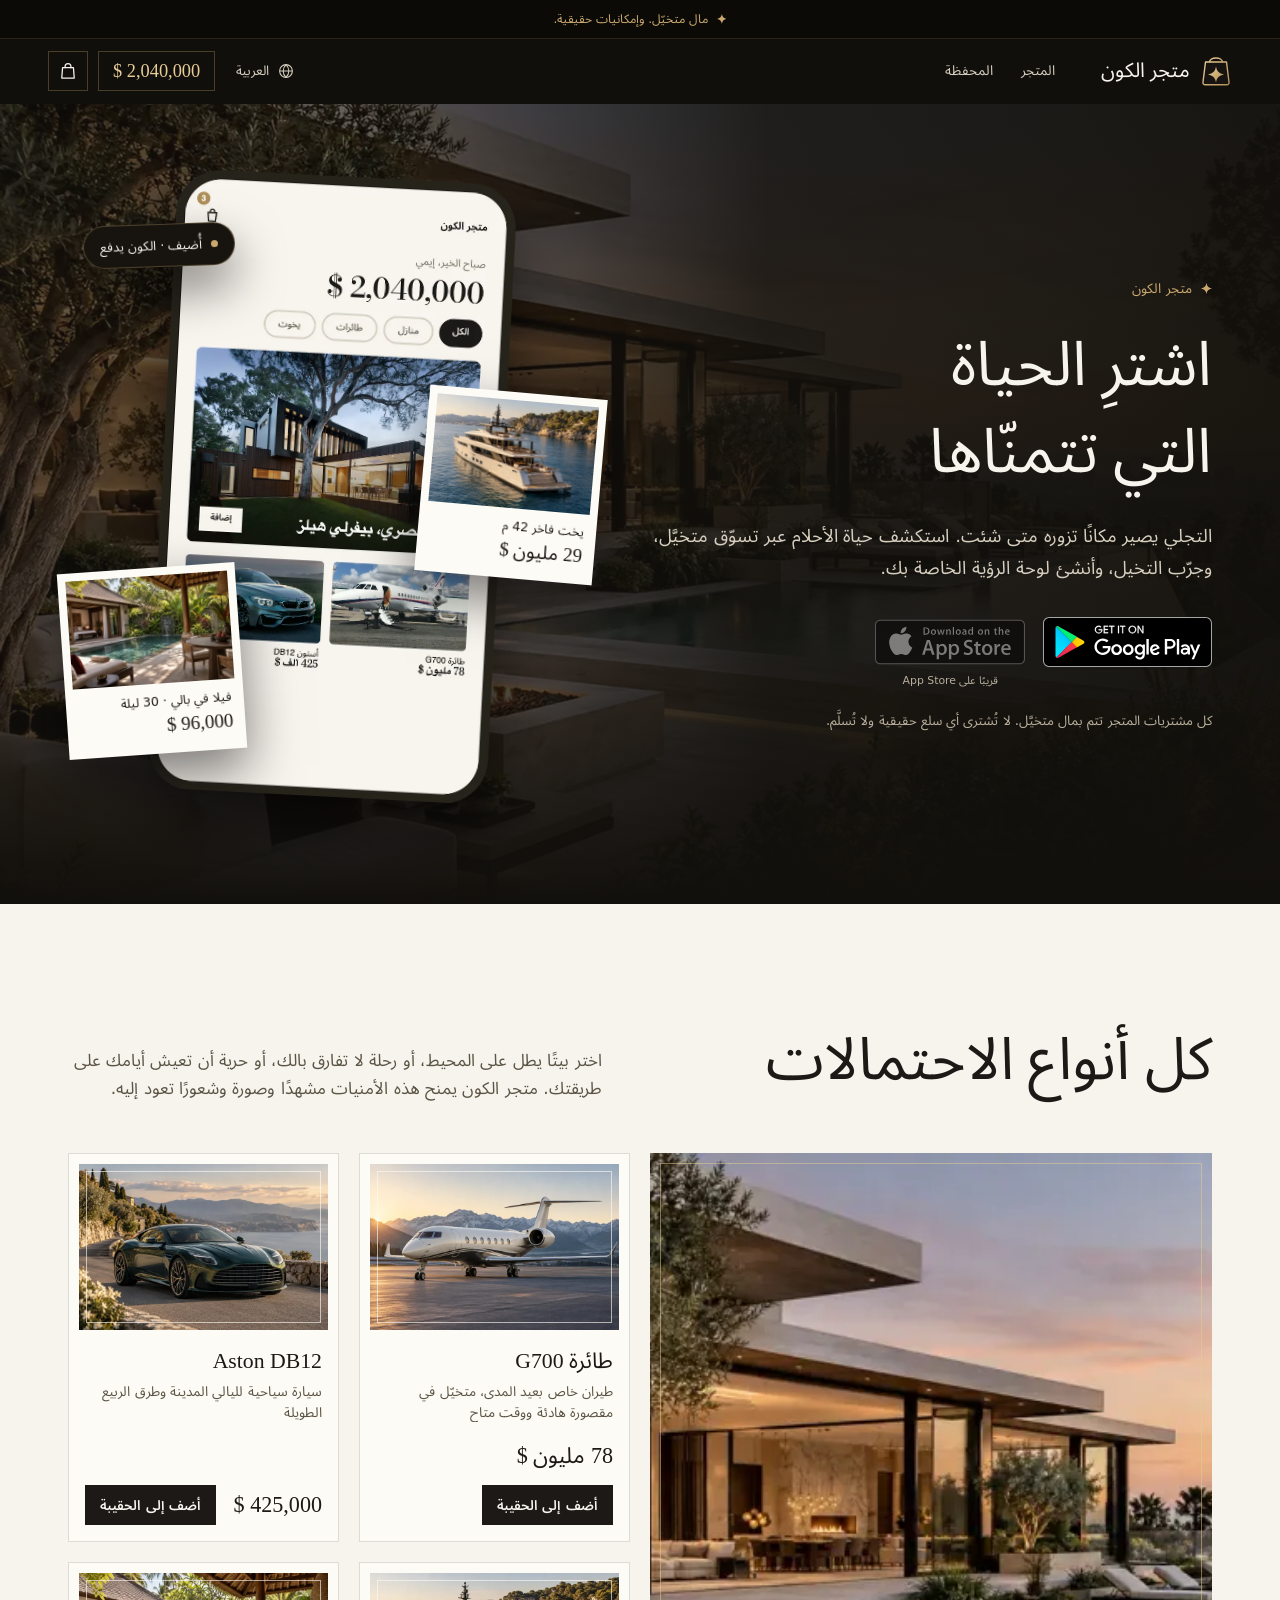
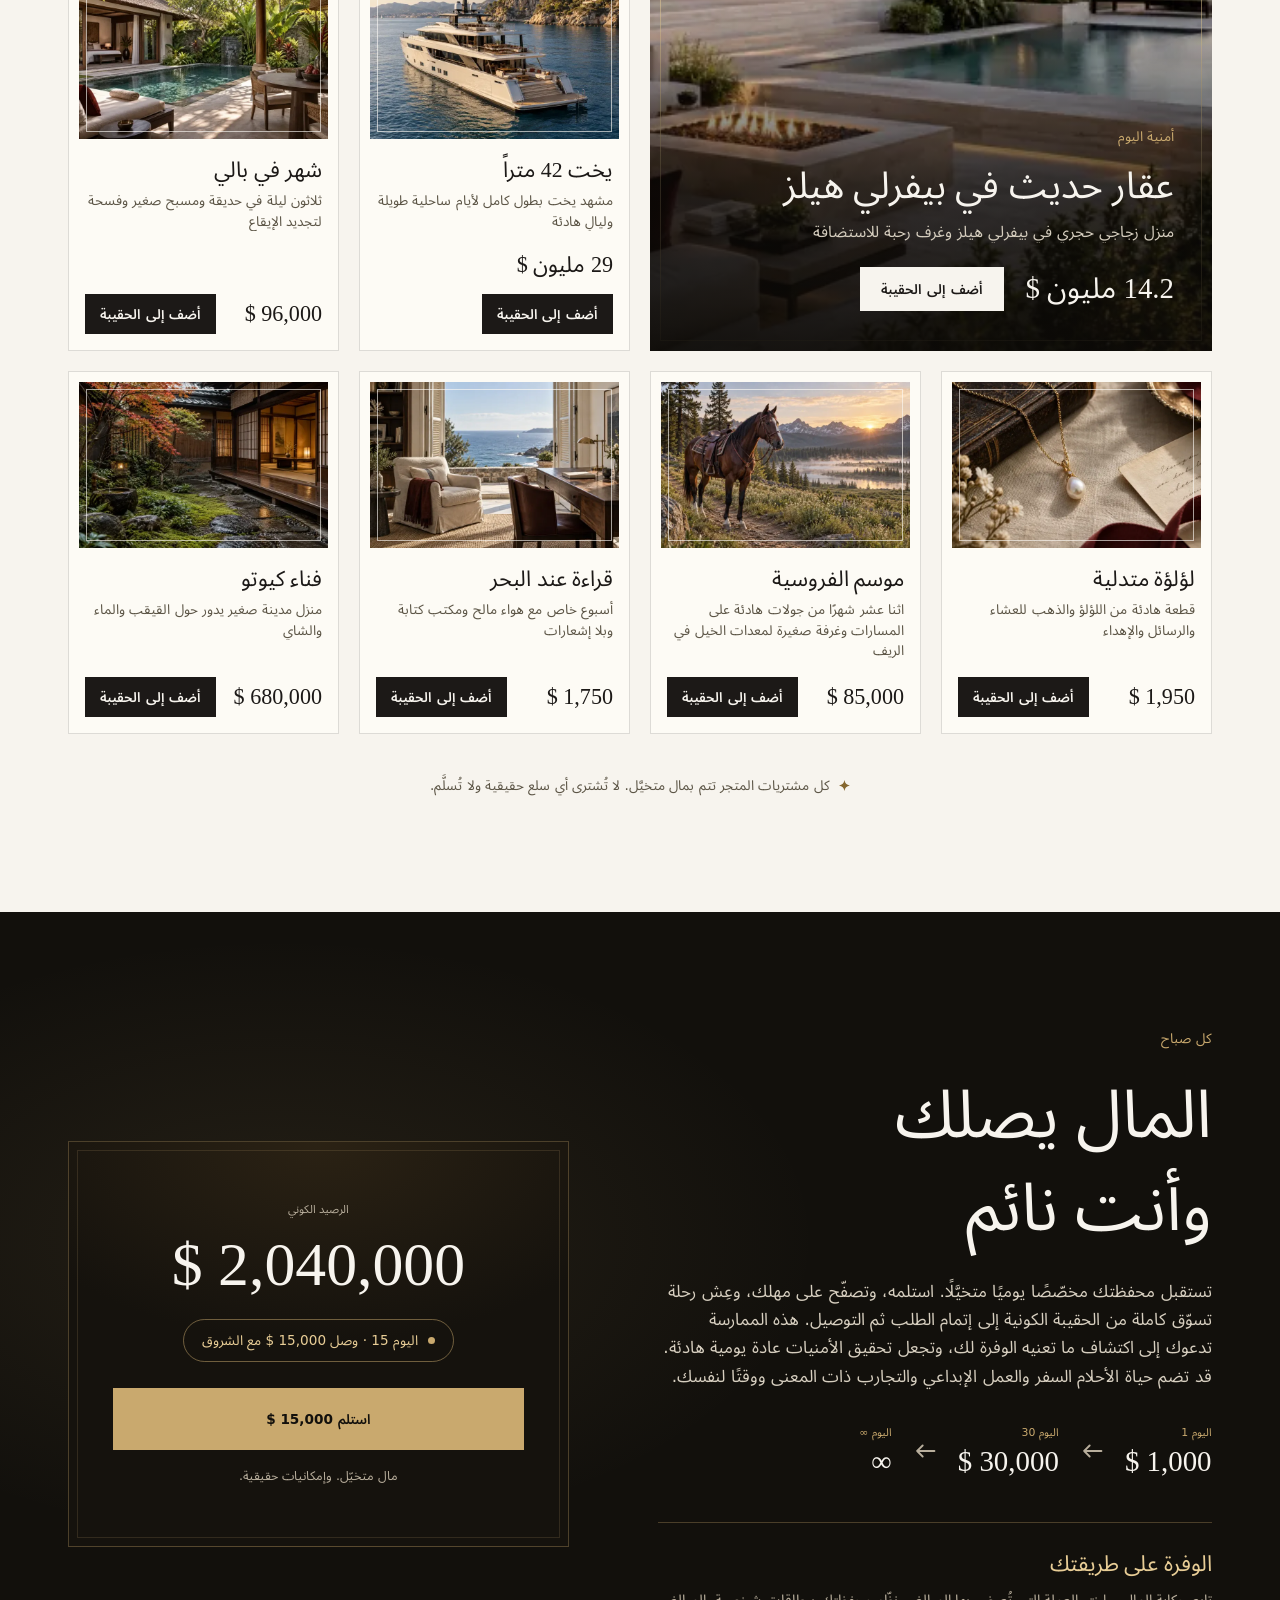
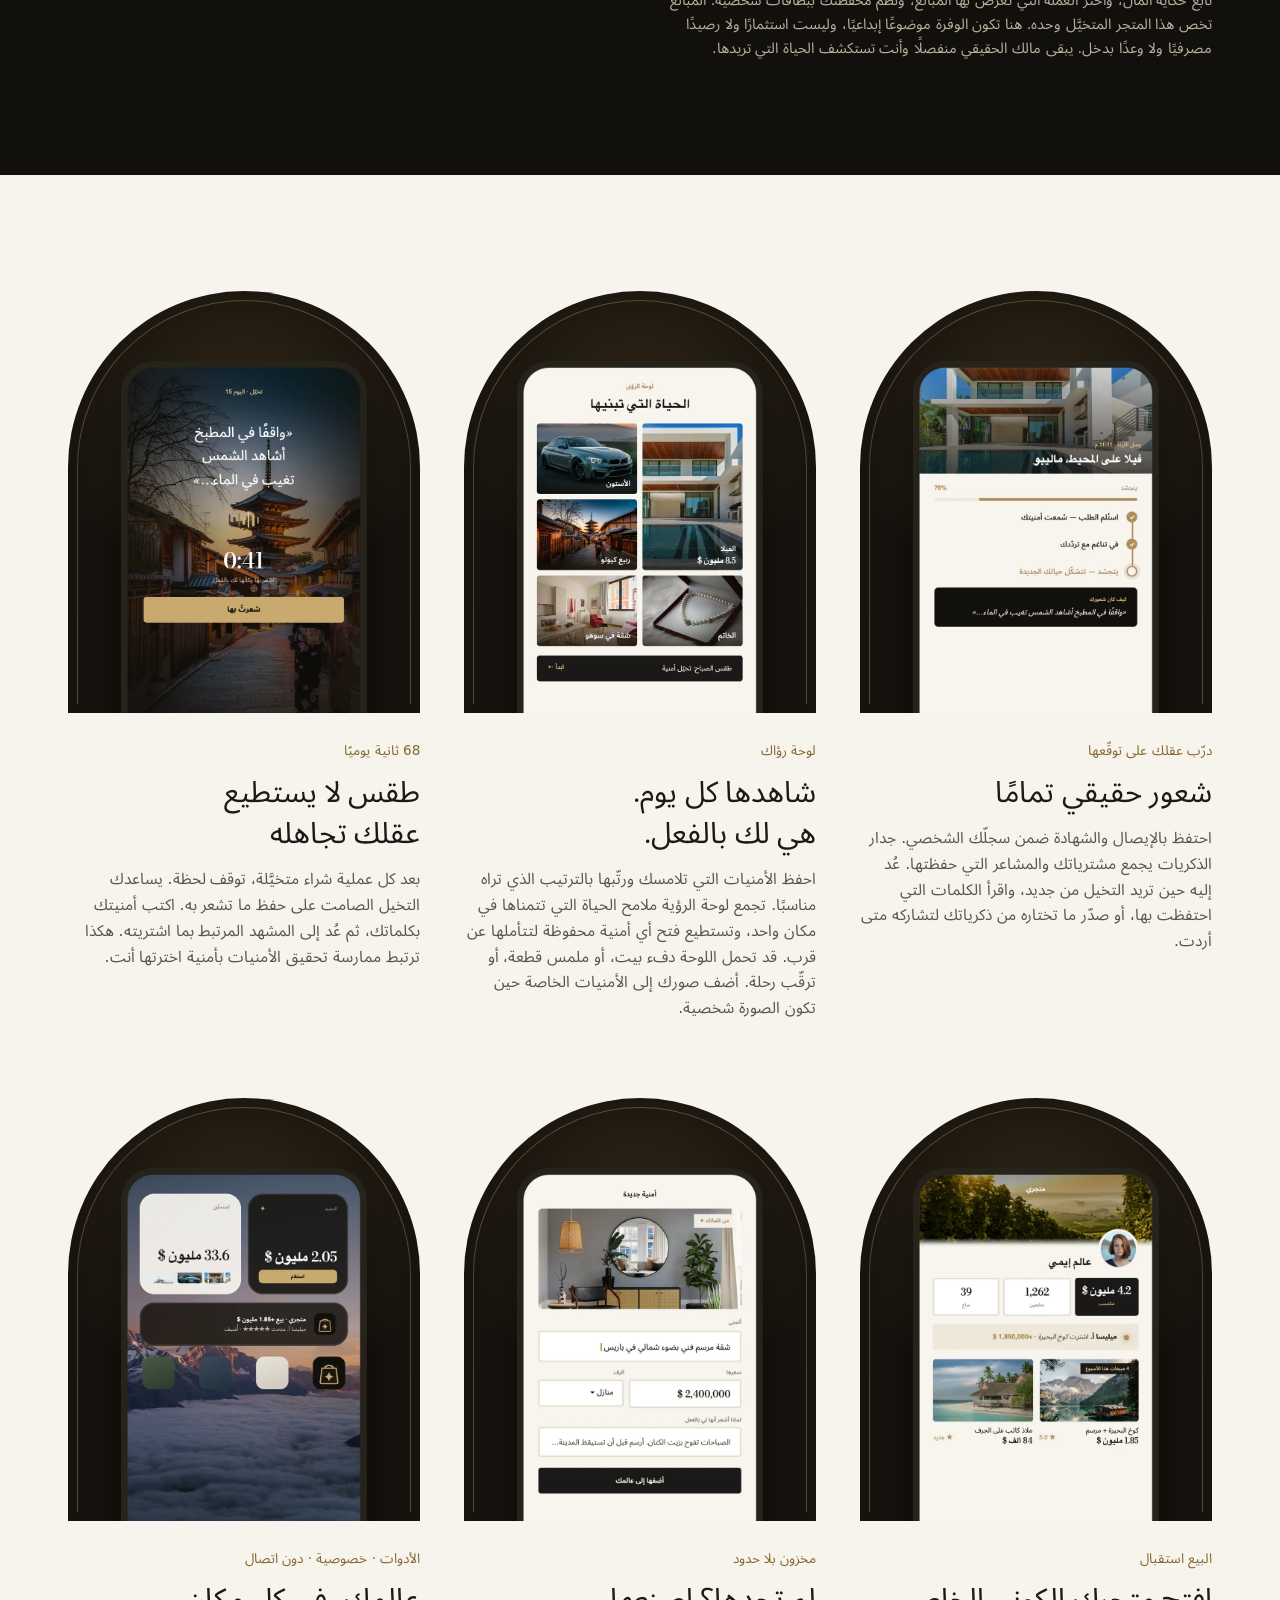
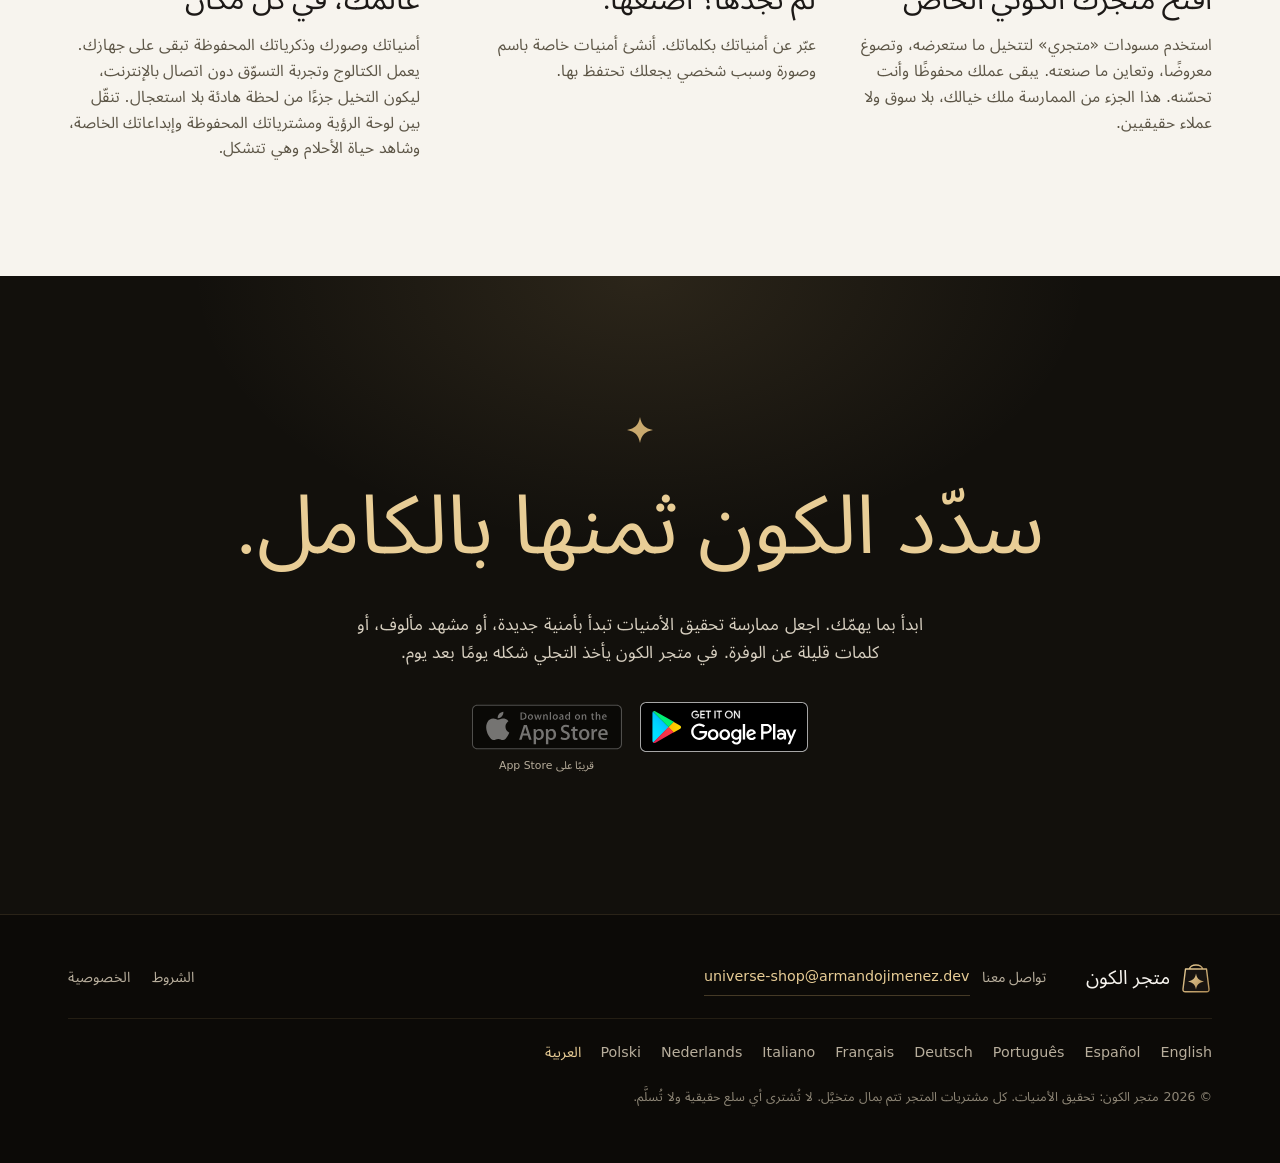
==== commit 9bf16278: "Contact address: universe-shop@armandojimenez.dev Co-Authored-By: Claude Fable 5.2 <noreply@anthropi" ====
--- a/ar/index.html
+++ b/ar/index.html
@@ -254,7 +254,7 @@
     <div class="foot__brand"><svg class="mark" viewBox="8 10 32 32" aria-hidden="true"><defs><linearGradient id="mk" x1="0" y1="0" x2="1" y2="1"><stop offset="0" stop-color="#E8CD96"/><stop offset="1" stop-color="#B08D57"/></linearGradient></defs><path d="M17.5 17.5C17.5 11.5 30.5 11.5 30.5 17.5" fill="none" stroke="url(#mk)" stroke-width="1.6" stroke-linecap="round"/><path d="M13.5 17L34.5 17 37 37.2Q37.3 39.8 34.6 39.8L13.4 39.8Q10.7 39.8 11 37.2Z" fill="#171310" stroke="url(#mk)" stroke-width="1.4" stroke-linejoin="round"/><path d="M24 21.5C24.9 26.4 27.1 28.6 32 29.5 27.1 30.4 24.9 32.6 24 37.5 23.1 32.6 20.9 30.4 16 29.5 20.9 28.6 23.1 26.4 24 21.5Z" fill="url(#mk)"/></svg><span>متجر الكون</span></div>
     <div class="foot__contact">
       <span>تواصل معنا</span>
-      <button type="button" data-copy-email="hello@armandojimenez.dev" aria-label="انسخ عنوان البريد: hello@armandojimenez.dev">hello@armandojimenez.dev</button>
+      <button type="button" data-copy-email="universe-shop@armandojimenez.dev" aria-label="انسخ عنوان البريد: universe-shop@armandojimenez.dev">universe-shop@armandojimenez.dev</button>
     </div>
     <nav class="foot__links">
       <a href="https://armandojimenez.dev/apps/universe-shop/terms.html?lang=ar">الشروط</a>
